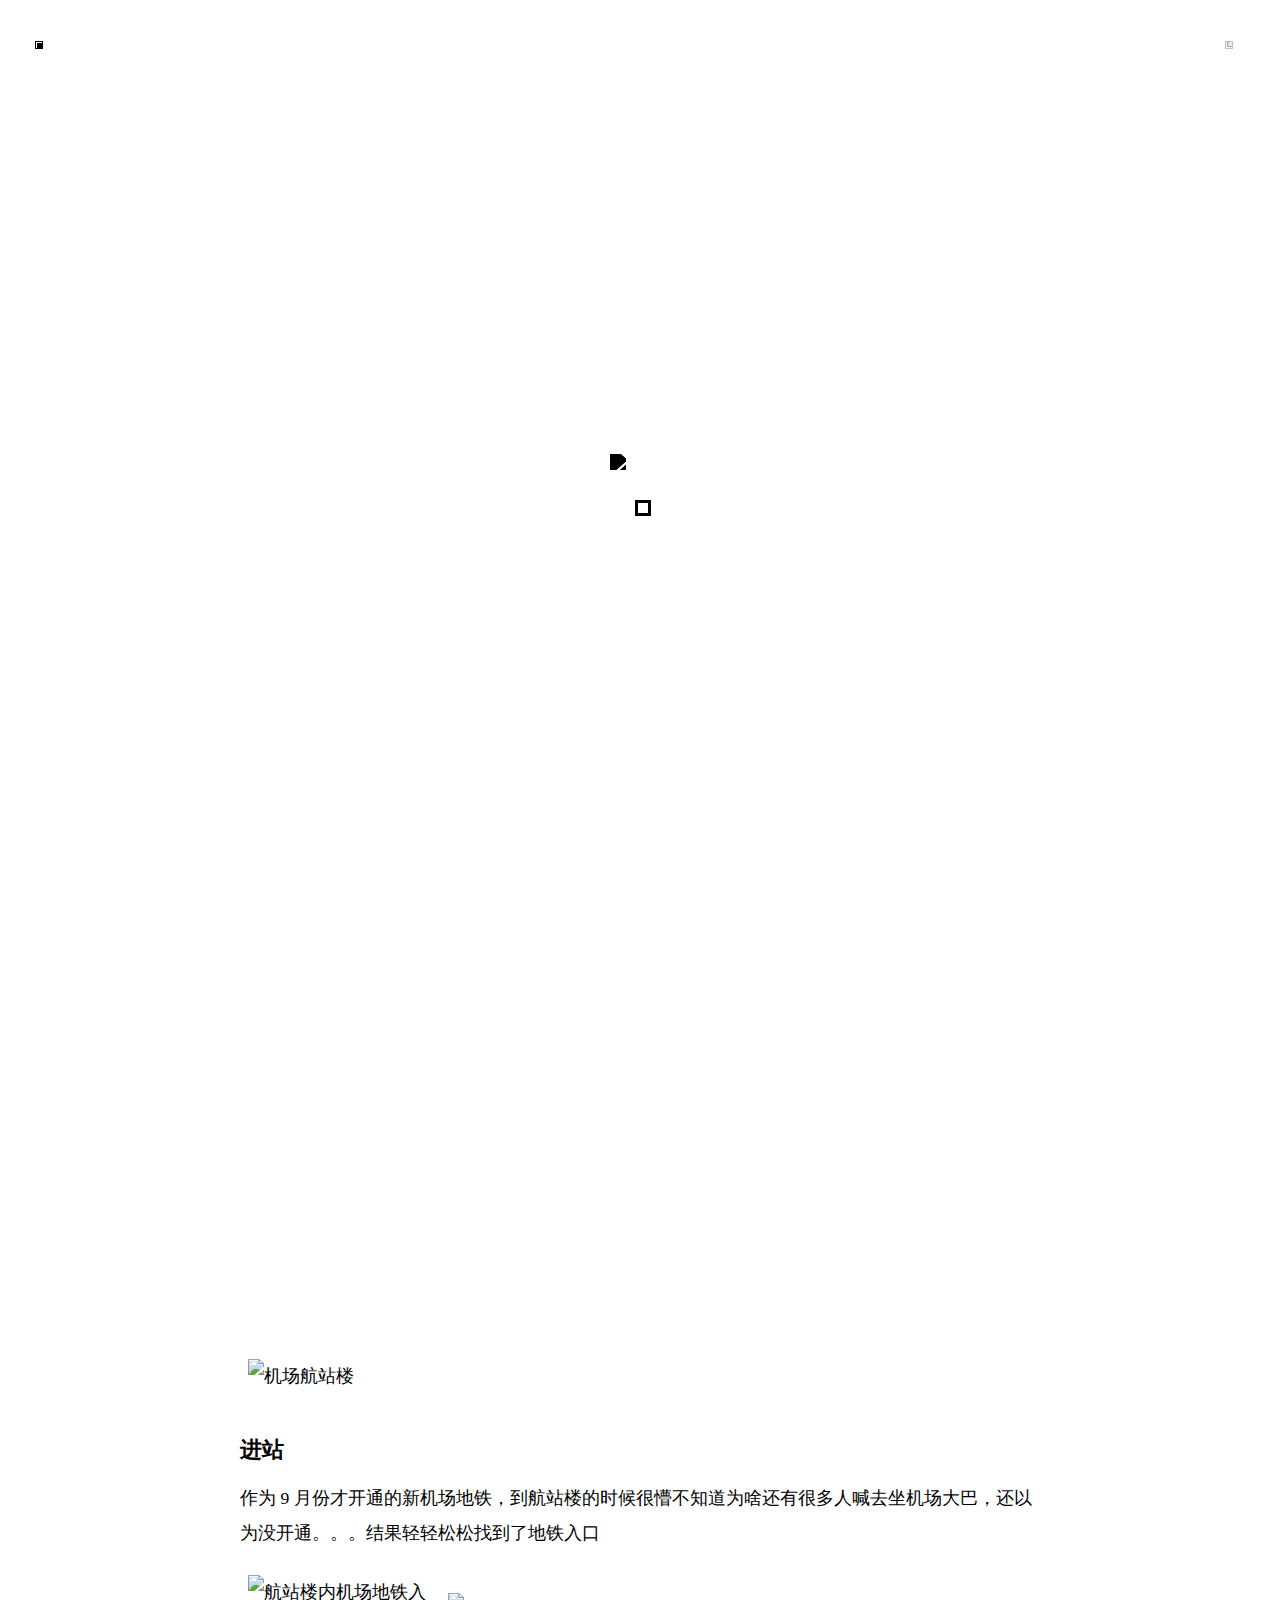
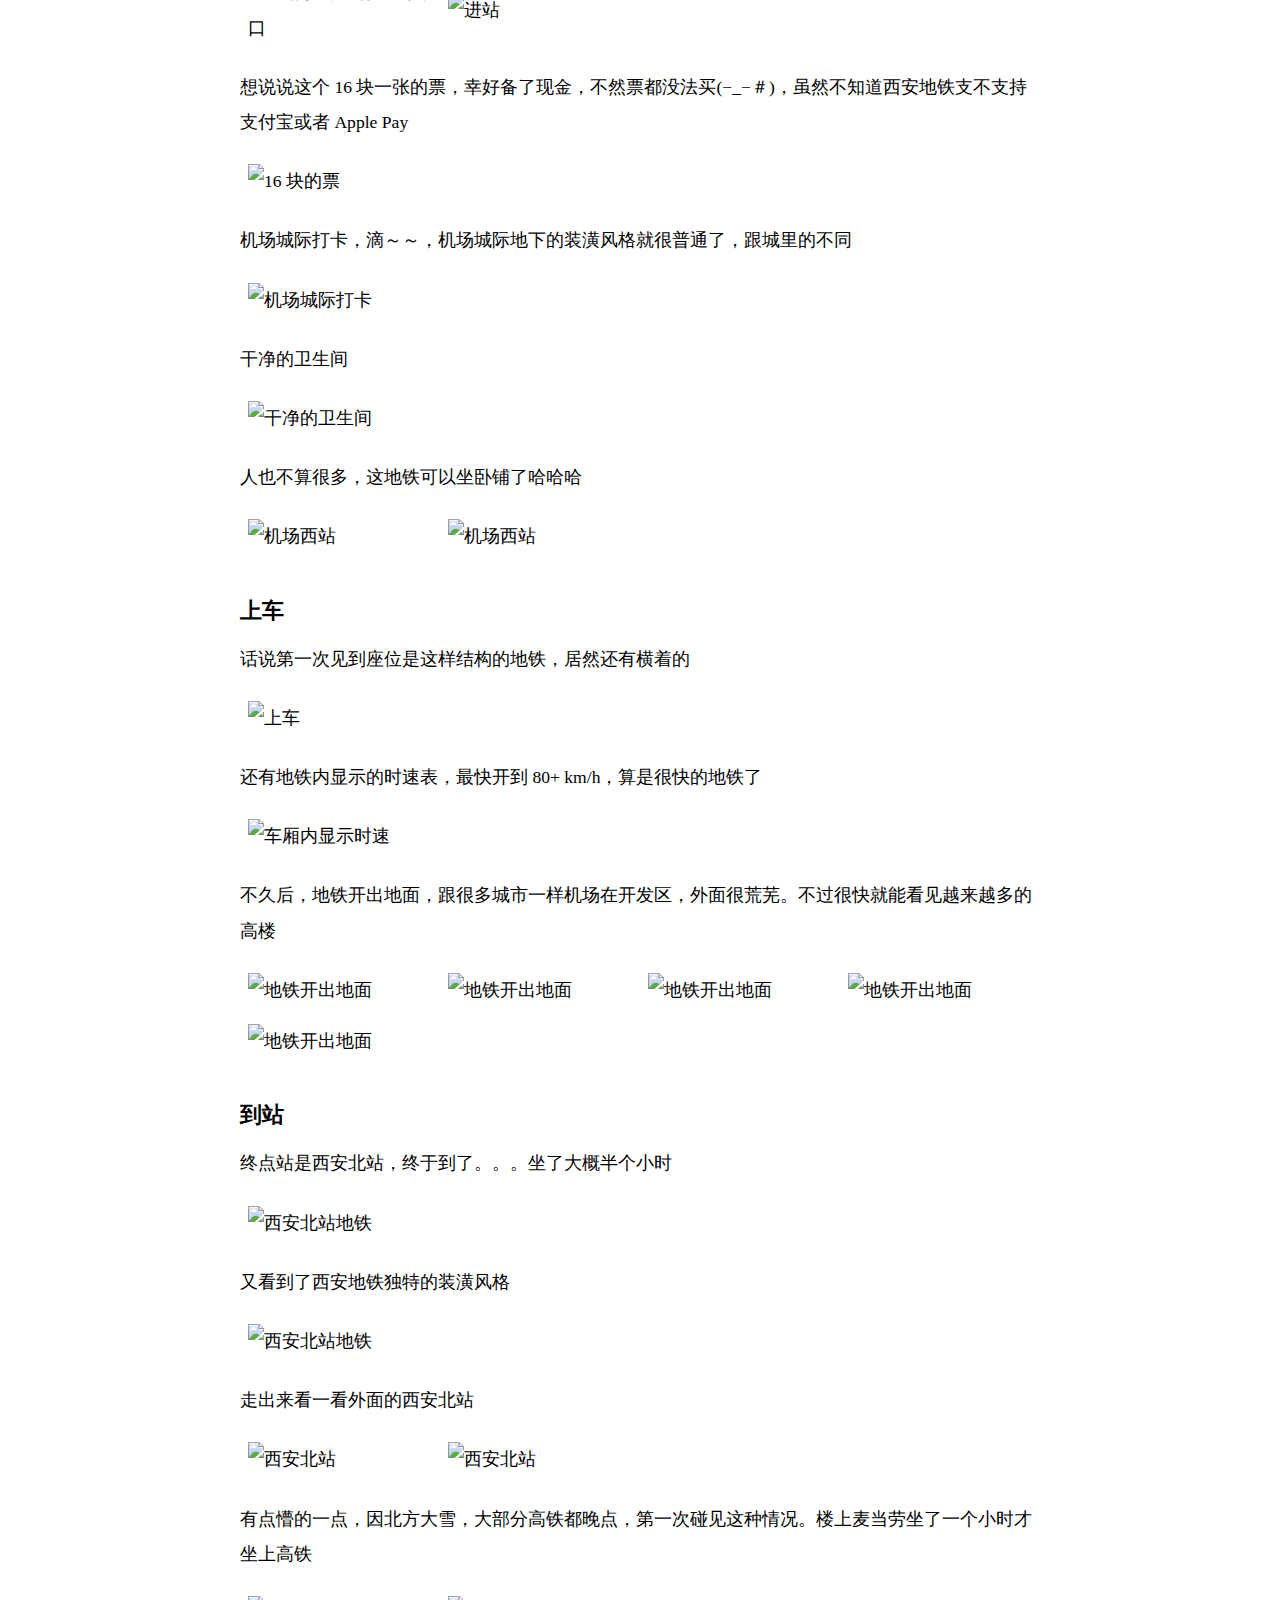
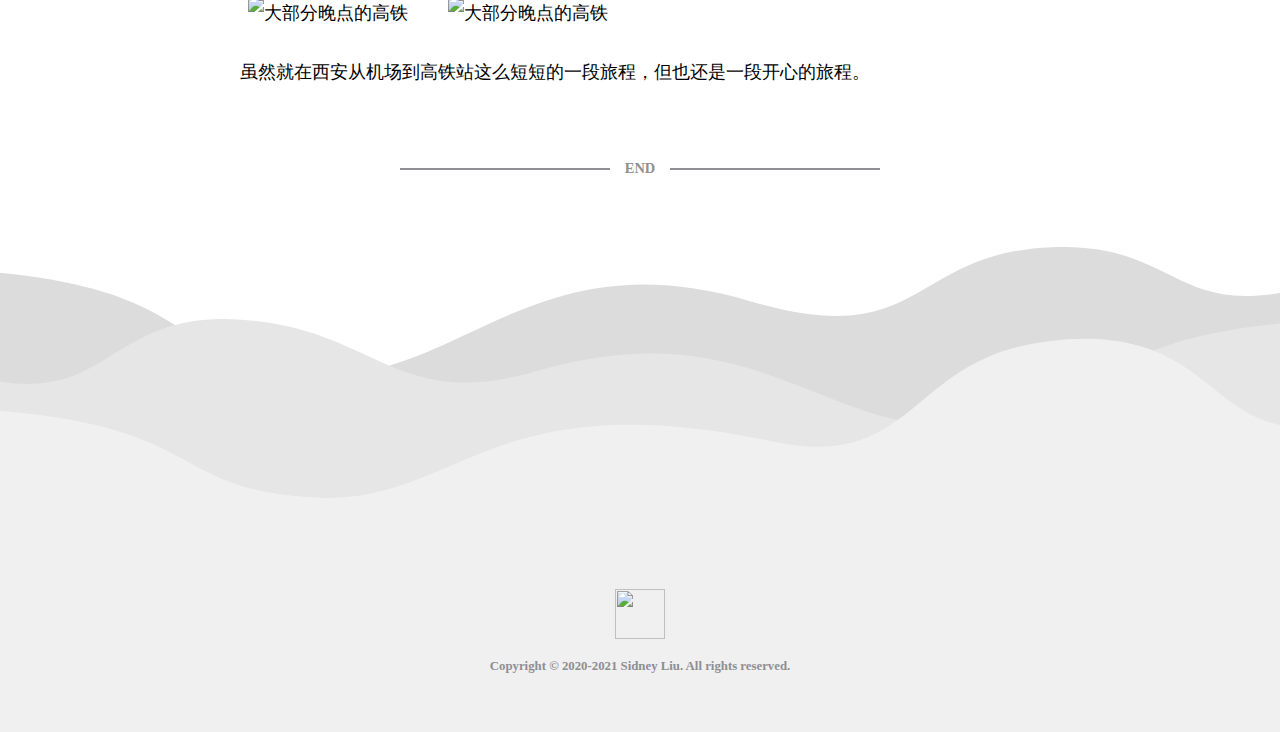
==== working/20200107/index.html @ c44400ea "Update compile" ====
<!DOCTYPE html>
<html lang="en">
<head>
    <meta charset="UTF-8">
    <meta name="viewport" content="width=device-width, initial-scale=1" />

    <link rel="shortcut icon" type="image/x-icon" href="../res/home/favicon32.ico">
    <link rel="icon" type="image/x-icon" href="../res/home/favicon32.ico">
    <link rel="apple-touch-icon" sizes="57x57" href="../res/home/favicon72.png">
    <link rel="apple-touch-icon" sizes="72x72" href="../res/home/favicon57.png">
    <link rel="apple-touch-icon" sizes="114x114" href="../res/home/favicon114.png">
    <link rel="apple-touch-icon" sizes="144x144" href="../res/home/favicon144.png">

    <title>Travel & Life - 一只狗的火星旅行计划</title>

    
<style>
@font-face {
    font-family: FZYanS;
    src: url("res/font/FZYanSJW.woff2") format('woff2');
    font-weight: normal;
    font-style: normal;
}

@font-face {
    font-family: FZYanS;
    src: url("res/font/FZYanSJWBold.woff2") format('woff2');
    font-weight: bold;
}

 
 
 
 

@font-face {
    font-family: Recursive;
    src: url("res/font/Recursive.woff2") format('woff2');
    font-style: oblique 0deg 15deg;
    font-weight: 300 1000;
    font-display: swap;
}

@font-face {
    font-family: Poppins;
    src: url("res/font/Poppins.ttf");
    font-weight: 300 1000;
}

 
 
 
 
 

 
 
 
 
 
</style>


    <script src="../res/js/darkmode.js"></script>
    <script src="../res/js/loading.js"></script>
    <script src="../res/js/marked.min.js"></script>
    <script src="../res/js/read.js"></script>
    <script src="../res/js/cdnbutton.js"></script>
    <link rel="preload" href="res/font/FZYanSJW.woff2" as="font">
    <link rel="preload" href="res/font/FZYanSJWBold.woff2" as="font">
    <link rel="stylesheet" type="text/css" href="../res/css/darkmode.css"/>
    <link rel="stylesheet" type="text/css" href="../res/css/loading.css"/>
    <link rel="stylesheet" type="text/css" href="../res/css/homebutton.css"/>
    <link rel="stylesheet" type="text/css" href="../res/css/cdnbutton.css"/>
    <link rel="stylesheet" type="text/css" href="../res/css/art.css"/>
    <link rel="stylesheet" type="text/css" href="../res/css/typography.css"/>
    <link rel="stylesheet" type="text/css" href="../res/css/cover.css"/>
    <link rel="stylesheet" type="text/css" href="../res/css/foot.css"/>

    <script src="https://www.gstatic.com/firebasejs/7.19.1/firebase-app.js"></script>
    <script src="https://www.gstatic.com/firebasejs/7.19.1/firebase-analytics.js"></script>
    <script src="../res/js/firebase.js"></script>
</head>
<body class="loading touch">
<script>document.body.classList.add(dark_mode_class_name);</script>


<div id="home-button-div" class="touch">
    <a id="home-button-a" href="." class="transition">
        <img id="home-button-img" src="res/home/dog.svg">
    </a>
</div>


<div id="dark-mode-div" class="touch">
    <label id="dark-mode-label">
        <input type="checkbox" id="dark-mode-input" onclick="dark_mode_clicked()">
        <img id="dark-mode-sun-img" class="dark-mode-img black-foreground" src="res/home/sun.svg"/>
        <img id="dark-mode-moon-img" class="dark-mode-img white-foreground" src="res/home/moon.svg"/>
    </label>
</div>


    <div id="loading-wrapper">
        <span id="loading-shadow"></span>
        <span id="loading-shelter"></span>
        <div id="loading-div">
            <img src="res/home/dog.svg" id="loading-img"/>
            <span id="loader">
                <span id="loader-inner"></span>
            </span>
        </div>
    </div>


<span id="nav-shelter" onclick="nav_clicked()"></span>
<div id="nav-div">
    <p id="nav-title"></p>
    <a id="nav-a" onclick="nav_clicked()">
        <img id="nav-img" src="res/story/down_triangle.svg"/>
    </a>
</div>
<div id="nav-list-div"></div>

<div id="head" class="dark-mode-on">
    <img src="" id="cover-img"/>
    <span id="cover-shadow"></span>
    <div id="head-text">
        <div id="title"></div>
        <div id="class"></div>
    </div>
</div>
<div id="info">
    <span id="story-date"></span>

    <div id="image-num-div" onclick="change_image_num()">
        <img id="image-num-img" src="res/story/image.svg"/>
        <span id="image-num"></span>
    </div>
</div>

<div id="content">
    <h2 id="title-anchor-概览">概览</h2>

<p><strong>经由：</strong> 中国 陕西 西安</p>

<p><strong>路线：</strong> 西安咸阳机场 --- 机场城际 --- 西安北站</p>

<p><strong>历时：</strong> 2 小时</p>

<h2 id="title-anchor-出发">出发</h2>

<p>由于即将要乘坐海南航空的大飞机从杭州飞西安路过，提前地图上一查，嘿！西安机场地铁修好了，正好体验一波。于是有了这篇文章。起飞前留影：</p>

<video controls>
    <source src="res/img20.MOV" type="video/mp4">
</video>

<p><img src="res/img21.jpeg" alt="海航大飞机" /></p>

<p>飞抵久而未见的西安国际机场</p>

<p><img src="res/img1.jpeg" alt="西安咸阳国际机场" /></p>

<p>机场航站楼内还是老样子</p>

<p><img src="res/img2.jpeg" alt="机场航站楼" /></p>

<h4 id="title-anchor-进站">进站</h4>

<p>作为 9 月份才开通的新机场地铁，到航站楼的时候很懵不知道为啥还有很多人喊去坐机场大巴，还以为没开通。。。结果轻轻松松找到了地铁入口</p>

<p><img src="res/img3.jpeg" alt="航站楼内机场地铁入口" />
<img src="res/img4.jpeg" alt="进站" /></p>

<p>想说说这个 16 块一张的票，幸好备了现金，不然票都没法买(−_−＃)，虽然不知道西安地铁支不支持支付宝或者 Apple Pay</p>

<p><img src="res/img7.jpeg" alt="16 块的票" /></p>

<p>机场城际打卡，滴～～，机场城际地下的装潢风格就很普通了，跟城里的不同</p>

<p><img src="res/img22.jpeg" alt="机场城际打卡" /></p>

<p>干净的卫生间</p>

<p><img src="res/img5.jpeg" alt="干净的卫生间" /></p>

<p>人也不算很多，这地铁可以坐卧铺了哈哈哈</p>

<p><img src="res/img6.jpeg" alt="机场西站" />
<img src="res/img8.jpeg" alt="机场西站" /></p>

<h4 id="title-anchor-上车">上车</h4>

<p>话说第一次见到座位是这样结构的地铁，居然还有横着的</p>

<p><img src="res/img23.jpeg" alt="上车" /></p>

<p>还有地铁内显示的时速表，最快开到 80+ km/h，算是很快的地铁了</p>

<p><img src="res/img9.jpeg" alt="车厢内显示时速" /></p>

<p>不久后，地铁开出地面，跟很多城市一样机场在开发区，外面很荒芜。不过很快就能看见越来越多的高楼</p>

<p><img src="res/img10.jpeg" alt="地铁开出地面" />
<img src="res/img11.jpeg" alt="地铁开出地面" />
<img src="res/img24.jpeg" alt="地铁开出地面" />
<img src="res/img26.jpeg" alt="地铁开出地面" />
<img src="res/img12.jpeg" alt="地铁开出地面" /></p>

<h4 id="title-anchor-到站">到站</h4>

<p>终点站是西安北站，终于到了。。。坐了大概半个小时</p>

<p><img src="res/img14.jpeg" alt="西安北站地铁" /></p>

<p>又看到了西安地铁独特的装潢风格</p>

<p><img src="res/img13.jpeg" alt="西安北站地铁" /></p>

<p>走出来看一看外面的西安北站</p>

<p><img src="res/img15.jpeg" alt="西安北站" />
<img src="res/img25.jpeg" alt="西安北站" /></p>

<p>有点懵的一点，因北方大雪，大部分高铁都晚点，第一次碰见这种情况。楼上麦当劳坐了一个小时才坐上高铁</p>

<p><img src="res/img16.jpeg" alt="大部分晚点的高铁" />
<img src="res/img17.jpeg" alt="大部分晚点的高铁" /></p>

<p>虽然就在西安从机场到高铁站这么短短的一段旅程，但也还是一段开心的旅程。</p>

</div>
<div id="end">END</div>
<div id="associated-div" style="display: none">
    <p id="associated-title">还想再看看？</p>
    <div id="associated-blogs"></div>
</div>

<div id="foot-img">
    
<svg version="1.1" id="wave-svg" xmlns="http://www.w3.org/2000/svg" xmlns:xlink="http://www.w3.org/1999/xlink" x="0px" y="0px"
     viewBox="0 0 5238.1 1184.6" style="enable-background:new 0 0 5238.1 1184.6;" xml:space="preserve">
    <path class="foot-wave0" d="M0,105.3c848.3,84.7,682.7,374.4,1267.4,418.4C1870.2,569,2171-48.1,3069.8,221.5
	C3782.2,435.1,3722,21.4,4306,0.7c481.7-17,495.4,260.6,932.2,187.3v682.2H0V105.3z"/>
    <path class="foot-wave1" d="M5238.1,312.6C4389.8,397.3,4555.5,687,3970.7,731c-602.8,45.4-880-484.1-1781-221.1
	c-584.6,170.6-659.4-193.6-1243.4-214.2C464.7,278.7,436.7,623.4,0,550v527.6h5238.1V312.6z"/>
    <path class="foot-wave2" d="M0,670c848.3,73.2,688,316.5,1272.8,354.6c602.8,39.2,707-478.6,1888.4-228.9
	c594,125.5,546.7-336.6,1122.9-409.4c598.5-75.6,649.5,283.7,954.1,341.9v456.4H0V670z"/>
</svg>

</div>
<div id="foot">
    <div id="foot-logo-div">
        <img id="foot-logo" src="res/home/travelDog.svg"/>
        <img id="foot-logo-white" src="res/home/travelDog_white.svg"/>
    </div>
    <span id="foot-copyright">Copyright © 2020-2021 Sidney Liu. All rights reserved.</span>
</div>


</body>

<script src="../res/js/image_num.js"></script>
<script src="../res/js/loading_transition.js"></script>
<script src="../res/js/generate_blog_html.js"></script>
<script src="../res/js/touch.js"></script>
<script src="../res/js/add_title_link.js"></script>
<script src="../res/js/art_nav.js"></script>
<script src="../res/js/art.js"></script>
</html>
---- working/res/css/darkmode.css ----
.dark-mode-off {
    --background-color: #FFF;
    --foreground-color: #000;
    --shadow-color: rgba(0, 0, 0, 0.05);
    --dark-mode-btn-bgcolor: rgb(240, 240, 240);
    --quote-bgcolor: rgb(240, 240, 240);
    --quote-fgcolor: rgb(100, 100, 100);
    --line-color: rgb(230, 230, 230);
    --black-foreground-opacity: 1;
    --white-foreground-opacity: 0;
    --black-shelter-opacity: 0;
    --white-shelter-opacity: 0.3;
    --dark-mode-icon-flip: 180deg;
    --foreground-brightness: 0%;
    --background-brightness: 100%;
    --light-grey-brightness: 90%;
    --button-bgcolor: rgb(240, 240, 240);
    --button-highlight-bgcolor: rgb(220, 220, 220);

    --green: rgb(52, 199, 89);
    --red: rgb(255, 59, 48);
    --blue: rgb(0, 122, 255);
    --indigo: rgb(88, 86, 214);
    --orange: rgb(255, 149, 0);
    --teal: rgb(90, 200, 250);
    --light-grey: rgb(209, 209, 214);
    --light-grey2: rgb(229, 229, 234);
    --light-grey3: rgb(242, 242, 247);
    --grey: rgb(142, 142, 147);

    --foot-wave0: rgb(220, 220, 220);
    --foot-wave1: rgb(230, 230, 230);
    --foot-wave2: rgb(240, 240, 240);
}

.dark-mode-on {
    --background-color: #202020;
    --foreground-color: #FFF;
    --shadow-color: rgba(255, 255, 255, 0.05);
    --dark-mode-btn-bgcolor: rgb(50, 50, 50);
    --quote-bgcolor: rgb(50, 50, 50);
    --quote-fgcolor: rgb(200, 200, 200);
    --line-color: rgb(100, 100, 100);
    --black-foreground-opacity: 0;
    --white-foreground-opacity: 1;
    --black-shelter-opacity: 0.3;
    --white-shelter-opacity: 0;
    --dark-mode-icon-flip: 0deg;
    --foreground-brightness: 100%;
    --background-brightness: 12.5%;
    --light-grey-brightness: 10%;
    --button-bgcolor: rgb(40, 40, 40);
    --button-highlight-bgcolor: rgb(50, 50, 50);

    --green: rgb(48, 209, 88);
    --red: rgb(255, 69, 58);
    --blue: rgb(10, 132, 255);
    --indigo: rgb(94, 92, 230);
    --orange: rgb(255, 159, 10);
    --teal: rgb(100, 210, 255);
    --light-grey: rgb(58, 58, 60);
    --light-grey2: rgb(44, 44, 46);
    --light-grey3: rgb(28, 28, 30);
    --grey: rgb(142, 142, 147);

    --foot-wave0: rgb(78, 78, 78);
    --foot-wave1: rgb(64, 64, 64);
    --foot-wave2: rgb(50, 50, 50);
}

.black-foreground {
    opacity: var(--black-foreground-opacity);
}

.white-foreground {
    opacity: var(--white-foreground-opacity);
}

.black-shelter {
    opacity: var(--black-shelter-opacity);
}

.white-shelter {
    opacity: var(--white-shelter-opacity);
}

div#dark-mode-div {
    position: fixed;
    top: 20px;
    right: 20px;
    width: 50px;
    height: 50px;
    border-radius: 50%;
    cursor: pointer;
    transform-style: preserve-3d;
    -webkit-transform-style: preserve-3d;
    perspective: 150px;
    -webkit-perspective: 150px;
    overflow: hidden;
    z-index: 50;
    transition: width 0.3s, height 0.3s, transform 0.3s;
    -webkit-transition: width 0.3s, height 0.3s, -webkit-transform 0.3s;
}

label#dark-mode-label {
    position: absolute;
    width: 100%;
    height: 100%;
    cursor: pointer;
    background-color: var(--background-color);
    transform: rotateX(var(--dark-mode-icon-flip));
    border-radius: 50%;
    z-index: 50;
    transition: border-radius 0.3s, transform 0.3s, background-color 0.5s;
    -webkit-transition: border-radius 0.3s, -webkit-transform 0.3s, background-color 0.5s;
}

label#dark-mode-label::after {
    content: "";
    position: absolute;
    top: 0;
    left: 0;
    width: 100%;
    height: 100%;
    user-select: none;
    -webkit-user-select: none;
    z-index: 51;
}

@media (hover: hover) and (pointer: fine) {
    div#dark-mode-div:hover {
        width: 60px;
        height: 60px;
        transform: translate(-5px, 5px);
        -webkit-transform: translate(-5px, 5px);
    }
    div#dark-mode-div:hover label#dark-mode-label {
        background-color: var(--dark-mode-btn-bgcolor);
    }
}

div#dark-mode-div.on-touch {
    width: 60px;
    height: 60px;
    transform: translate(-5px, 5px);
    -webkit-transform: translate(-5px, 5px);
}

div#dark-mode-div.on-touch label#dark-mode-label {
    background-color: var(--dark-mode-btn-bgcolor);
}

.dark-mode-img {
    position: absolute;
    top: 50%;
    left: 50%;
    transform: translate(-50%, -50%);
    -webkit-transform: translate(-50%, -50%);
    width: 40%;
    height: 40%;
    z-index: 50;
    transition: opacity 0.3s;
    -webkit-transition: opacity 0.3s;
}

input#dark-mode-input {
    display: none;
}
---- working/res/css/loading.css ----
/*div#loading-wrapper {*/
/*    position: fixed;*/
/*    width: 100vw;*/
/*    height: 100vh;*/
/*    left: 0;*/
/*    top: 0;*/
/*    overflow-x: hidden;*/
/*    overflow-y: hidden;*/
/*    z-index: 45;*/
/*}*/

div#loading-div {
    position: fixed;
    width: 100vw;
    height: 100vh;
    left: 0;
    background-color: var(--background-color);
    z-index: 45;
    transition: opacity 0.5s, background-color 0.5s, top ease-in-out 0.5s;
    -webkit-transition: opacity 0.5s, background-color 0.5s, top ease-in-out 0.5s;
}

div#loading-div {
    top: -100vh;
}

.loading div#loading-div {
    top: 0vh;
}

span#loading-shadow {
    position: fixed;
    width: 100vw;
    height: 100vh;
    top: 0;
    left: 0;
    pointer-events: none;
    background-color: black;
    opacity: 0;
    z-index: 43;
    transition: opacity 1s;
    -webkit-transition: opacity 1s;
}

.loading span#loading-shadow {
    opacity: 0.8;
}

.loading {
    overflow: hidden;
}

/*span#loading-shelter {*/
/*    display: none;*/
/*}*/

.loading span#loading-shelter {
    /*display: block;*/
    position: fixed;
    width: 200vw;
    height: 200vh;
    top: -50vh;
    left: -50vw;
    background-color: var(--background-color);
    z-index: 44;
}

img#loading-img {
    position: absolute;
    width: 60px;
    height: auto;
    max-width: 80%;
    bottom: 50%;
    left: 50%;
    transform: translate(-50%, 20px);
    -webkit-transform: translate(-50%, 20px);
    filter: brightness(var(--foreground-brightness));
    z-index: 46;
    transition: opacity 0.3s, filter 0.5s;
    -webkit-transition: opacity 0.3s, filter 0.5s;
}

/*span#loader {*/
/*    --loader-size: 6px;*/

/*    position: absolute;*/
/*    width: var(--loader-size);*/
/*    height: var(--loader-size);*/
/*    top: calc(50% + 50px);*/
/*    left: 50%;*/
/*    transform: translateX(-50%);*/
/*    -webkit-transform: translateX(-50%);*/
/*    margin-top: calc(-(var(--loader-size) / 2));*/
/*    margin-left: calc(-(var(--loader-size) / 2));*/
/*    perspective: 180px;*/
/*    z-index: 46;*/
/*}*/

/*span#loader::before, span#loader::after {*/
/*    content: "";*/
/*    position: absolute;*/
/*    width: 100%;*/
/*    height: 100%;*/
/*    border-radius: 50%;*/
/*}*/

/*span#loader::before {*/
/*    left: calc(-1 * var(--loader-size));*/
/*    background-color: var(--foreground-color);*/
/*    transform: translateZ(0);*/
/*    -webkit-transform: translateZ(0);*/
/*    z-index: 46;*/
/*    transition: background-color 0.5s;*/
/*    -webkit-transition: background-color 0.5s;*/
/*    animation: rotation1 1.5s ease-out infinite;*/
/*    -webkit-animation: rotation1 1.5s ease-out infinite;*/
/*}*/

/*span#loader::after {*/
/*    right: calc(-1 * var(--loader-size));*/
/*    background-color: var(--foreground-color);*/
/*    transform: translateZ(0);*/
/*    -webkit-transform: translateZ(0);*/
/*    z-index: 46;*/
/*    transition: background-color 0.5s;*/
/*    -webkit-transition: background-color 0.5s;*/
/*    animation: rotation2 1.5s ease-out infinite;*/
/*    -webkit-animation: rotation2 1.5s ease-out infinite;*/
/*}*/

/*@keyframes rotation1 {*/
/*    25% { left: 0; transform: translateZ(-30px); }*/
/*    50% { left: calc(var(--loader-size)); transform: translateZ(0); }*/
/*    75% { left: 0; transform: translateZ(60px); z-index: 47; }*/
/*}*/

/*@-webkit-keyframes rotation1 {*/
/*    25% { left: 0; -webkit-transform: translateZ(-30px); }*/
/*    50% { left: calc(var(--loader-size)); -webkit-transform: translateZ(0); }*/
/*    75% { left: 0; -webkit-transform: translateZ(60px); z-index: 47; }*/
/*}*/

/*@keyframes rotation2 {*/
/*    25% { right: 0; transform: translateZ(60px); z-index: 47; }*/
/*    50% { right: calc(var(--loader-size)); transform: translateZ(0); }*/
/*    75% { right: 0; transform: translateZ(-30px); }*/
/*}*/

/*@-webkit-keyframes rotation2 {*/
/*    25% { right: 0; -webkit-transform: translateZ(60px); z-index: 47; }*/
/*    50% { right: calc(var(--loader-size)); -webkit-transform: translateZ(0); }*/
/*    75% { right: 0; -webkit-transform: translateZ(-30px); }*/
/*}*/

span#loader {
    display: inline-block;
    width: 10px;
    height: 10px;
    position: absolute;
    top: calc(50% + 50px);
    left: calc(50% - 5px);
    border: 3px solid var(--foreground-color);
    transition: border 0.5s;
    -webkit-transition: border 0.5s;
    animation: loader 2s infinite ease;
    -webkit-animation: loader 2s infinite ease;
}

span#loader-inner {
    vertical-align: top;
    display: inline-block;
    width: 100%;
    background-color: var(--foreground-color);
    transition: background-color 0.5s;
    -webkit-transition: background-color 0.5s;
    animation: loader-inner 2s infinite ease-in;
    -webkit-animation: loader-inner 2s infinite ease-in;
}

@keyframes loader {
    0% { transform: rotate(0deg); }
    25% { transform: rotate(180deg); }
    50% { transform: rotate(180deg); }
    75% { transform: rotate(360deg); }
    100% { transform: rotate(360deg); }
}

@-webkit-keyframes loader {
    0% { -webkit-transform: rotate(0deg); }
    25% { -webkit-transform: rotate(180deg); }
    50% { -webkit-transform: rotate(180deg); }
    75% { -webkit-transform: rotate(360deg); }
    100% { -webkit-transform: rotate(360deg); }
}

@keyframes loader-inner {
    0% { height: 0%; }
    25% { height: 0%; }
    50% { height: 100%; }
    75% { height: 100%; }
    100% { height: 0%; }
}

@-webkit-keyframes loader-inner {
    0% { height: 0%; }
    25% { height: 0%; }
    50% { height: 100%; }
    75% { height: 100%; }
    100% { height: 0%; }
}
---- working/res/css/homebutton.css ----
div#home-button-div {
    position: fixed;
    top: 20px;
    left: 20px;
    width: 50px;
    height: 50px;
    border-radius: 50%;
    cursor: pointer;
    z-index: 50;
    transition: width 0.3s, height 0.3s, transform 0.3s;
    -webkit-transition: width 0.3s, height 0.3s, -webkit-transform 0.3s;
}

a#home-button-a {
    position: absolute;
    width: 100%;
    height: 100%;
    cursor: pointer;
    background-color: var(--background-color);
    border-radius: 50%;
    z-index: 50;
    transition: border-radius 0.3s, transform 0.3s, background-color 0.5s;
    -webkit-transition: border-radius 0.3s, -webkit-transform 0.3s, background-color 0.5s;
}

@media (hover: hover) and (pointer: fine) {
    div#home-button-div:hover {
        width: 60px;
        height: 60px;
        transform: translate(5px, 5px);
        -webkit-transform: translate(5px, 5px);
    }

    div#home-button-div:hover a#home-button-a {
        background-color: var(--dark-mode-btn-bgcolor);
    }
}

div#home-button-div.on-touch {
    width: 60px;
    height: 60px;
    transform: translate(5px, 5px);
    -webkit-transform: translate(5px, 5px);
}

div#home-button-div.on-touch a#home-button-a {
    background-color: var(--dark-mode-btn-bgcolor);
}

img#home-button-img {
    position: absolute;
    top: 50%;
    left: 50%;
    transform: translate(-50%, -50%);
    -webkit-transform: translate(-50%, -50%);
    width: 40%;
    height: 40%;
    filter: brightness(var(--foreground-brightness));
    z-index: 50;
    transition: opacity 0.3s, filter 0.3s;
    -webkit-transition: opacity 0.3s, filter 0.3s;
}

a#home-button-a::after {
    content: "";
    position: absolute;
    top: 0;
    left: 0;
    width: 100%;
    height: 100%;
    user-select: none;
    -webkit-user-select: none;
    z-index: 51;
}
---- working/res/css/cdnbutton.css ----
a#cdn-a {
    position: relative;
    left: 0;
    /*width: 60px;*/
    /*height: 30px;*/
    padding: 5px 8px;
    border-radius: 20px;
    text-decoration: none;
    /*background-color: rgba(0, 0, 0, 0.5);*/
    color: white;
    display: flex;
    cursor: pointer;
    text-align: center;
    /*z-index: 50;*/
    user-select: none;
    -webkit-user-select: none;
    transition: color 0.5s, background-color 0.5s;
    -webkit-transition: color 0.5s, background-color 0.5s;
}

span#cdn-btn {
    font: 580 14px Poppins;
    margin: auto;
}

span#cdn-line {
    position: absolute;
    width: 100%;
    height: 2px;
    top: calc(50% - 1px);
    left: 0;
    /*background-color: white;*/
    opacity: 0;
}

span#cdn-point {
    position: absolute;
    width: 4px;
    height: 4px;
    border-radius: 2px;
    top: calc(50% - 1px);
    left: 0;
    opacity: 0;
}

.bg-green {
    background-color: var(--green);
}

.bg-red {
    background-color: var(--red);
}

.green {
    color: var(--green);
}

.red {
    color: var(--red);
}
---- working/res/css/art.css ----
body {
    margin: 0 0 0 0;
    /*width: 100vw;*/
    transition: background-color 0.5s, color 0.5s;
    -webkit-transition: background-color 0.5s, color 0.5s;
    background-color: var(--background-color);
}

div#nav-div {
    position: fixed;
    display: inline-block;
    top: 20px;
    left: 50%;
    transform: translateX(-50%);
    height: 50px;
    padding-left: 20px;
    padding-right: 20px;
    text-align: center;
    color: var(--foreground-color);
    background-color: var(--background-color);
    border-radius: 26px;
    z-index: 20;transition: color 0.5s, background-color 0.5s;
    -webkit-transition: color 0.5s, background-color 0.5s;
}

a#nav-a {
    position: absolute;
    text-decoration: none;
    cursor: pointer;
    display: flex;
    flex-direction: column;
    justify-content: center;
    border-radius: 26px;
    left: 0;
    top: 0;
    width: 100%;
    height: 100%;
}

p#nav-title {
    float: left;
    min-width: 80px;
    font: bold 1em FZYanS;
    user-select: none;
    -webkit-user-select: none;
}

img#nav-img {
    position: absolute;
    bottom: 4px;
    left: 50%;
    transform: translateX(-50%);
    filter: brightness(var(--foreground-brightness));
    width: auto;
    height: 6px;
    transition: filter 0.5s;
    -webkit-transition: filter 0.5s;
}

span#nav-shelter {
    position: fixed;
    top: 0;
    left: 0;
    width: 100vw;
    height: 100vh;
    background-color: black;
    visibility: hidden;
    opacity: 0;
    z-index: 19;
    transition: visibility 0.5s, opacity 0.5s;
    -webkit-transition: visibility 0.5s, opacity 0.5s;
}

span#nav-shelter.display {
    visibility: visible;
    opacity: 0.3;
}

div#nav-list-div {
    position: fixed;
    top: 60px;
    left: 50%;
    transform: translateX(-50%);
    width: 200px;
    max-width: 60%;
    height: 310px;
    max-height: 60%;
    visibility: hidden;
    opacity: 0;
    border-radius: 20px;
    overflow: auto;
    user-select: none;
    -webkit-user-select: none;
    color: var(--foreground-color);
    background-color: var(--background-color);
    z-index: 20;
    transition: visibility 0.5s, opacity 0.5s, color 0.5s, background-color 0.5s, top 0.5s;
    -webkit-transition: visibility 0.5s, opacity 0.5s, color 0.5s, background-color 0.5s, top 0.5s;
}

div#nav-list-div.display {
    visibility: visible;
    opacity: 1;
    top: 90px;
}

div#nav-list-div ul {
    list-style-type: none;
    font: normal 1em FZYanS;
    padding: 0;
    margin: 0;
}

div#nav-list-div li {
    display: flex;
    height: 40px;
    cursor: pointer;
    margin: 10px;
    border-radius: 10px;
    /*background-color: var(--light-grey3);*/
    transition: background-color 0.5s;
    -webkit-transition: background-color 0.5s;
}

div#nav-list-div li.nav-active {
    background-color: var(--light-grey);
}

@media (hover: hover) and (pointer: fine) {
    div#nav-div:hover {
        background-color: var(--dark-mode-btn-bgcolor);
    }

    div#nav-list-div li:hover {
        background-color: var(--light-grey);
    }
}

div#nav-div.on-touch {
    background-color: var(--dark-mode-btn-bgcolor);
}

div#nav-list-div li.on-touch {
    background-color: var(--light-grey);
}

div#nav-list-div li.h2 {
    font: bold 1em FZYanS;
}

div#nav-list-div li.h4 {
    font: normal 1em FZYanS;
}

div#nav-list-div li.h2 span {
    margin: auto auto auto 20px;
    text-align: left;
}

div#nav-list-div li.h4 span {
    margin: auto auto auto 40px;
    text-align: left;
}

div#head {
    position: relative;
    width: 100%;
    height: 50vh;
}

img#cover-img {
    position: absolute;
    width: 100%;
    height: 100%;
    opacity: 0;
    object-fit: cover;
    object-position: center;
    user-select: none;
    -webkit-user-select: none;
}

#cover-shadow {
    position: absolute;
    bottom: 0;
    width: 100%;
    height: 50%;
    left: 0;
    background: linear-gradient(
            rgba(0, 0, 0, 0) 0%,
            rgba(0, 0, 0, 0.01) 8.1%,
            rgba(0, 0, 0, 0.039) 15.5%,
            rgba(0, 0, 0, 0.083) 22.5%,
            rgba(0, 0, 0, 0.14) 29%,
            rgba(0, 0, 0, 0.207) 35.3%,
            rgba(0, 0, 0, 0.282) 41.2%,
            rgba(0, 0, 0, 0.36) 47.1%,
            rgba(0, 0, 0, 0.44) 52.9%,
            rgba(0, 0, 0, 0.518) 58.8%,
            rgba(0, 0, 0, 0.593) 64.7%,
            rgba(0, 0, 0, 0.66) 71%,
            rgba(0, 0, 0, 0.717) 77.5%,
            rgba(0, 0, 0, 0.761) 84.5%,
            rgba(0, 0, 0, 0.79) 91.9%,
            rgba(0, 0, 0, 0.8) 100%
    );
    user-select: none;
    -webkit-user-select: none;
}

#head-text {
    top: 0;
    left: 0;
    width: 85%;
    max-width: 800px;
    height: 100%;
    margin: auto;
    display: flex;
    flex-direction: column-reverse;
}

#class {
    position: relative;
    bottom: 30px;
    /*padding: 0 30px 0;*/
    /*left: 30px;*/
    /*right: 30px;*/
    margin-bottom: 6px;
    font: 580 0.9em Poppins;
    /*font: bold 0.9em Poppins;*/
    text-transform: uppercase;
    color: var(--foreground-color);
    transition: color 0.5s;
    -webkit-transition: color 0.5s;
}

#title {
    position: relative;
    bottom: 30px;
    /*padding: 0 30px 0;*/
    /*left: 30px;*/
    /*right: 30px;*/
    font: bold 2em FZYanS;
    color: var(--foreground-color);
    transition: color 0.5s;
    -webkit-transition: color 0.5s;
}

div#info {
    position: relative;
    display: flex;
    flex-direction: row;
    align-items: center;
    top: 0;
    left: 0;
    margin: auto;
    width: 85%;
    max-width: 800px;
    height: 60px;
    transition: color 0.5s;
    -webkit-transition: color 0.5s;
}

#story-date {
    position: absolute;
    top: 50%;
    right: 0;
    transform: translateY(-50%);
    margin: auto;
    font: 600 0.8em Recursive;
    color: var(--grey);
    transition: color 0.5s;
    -webkit-transition: color 0.5s;
}

div#image-num-div {
    position: relative;
    left: 20px;
    display: flex;
    flex-direction: row;
    align-items: center;
    cursor: pointer;
}

#image-num-img {
    position: relative;
    height: 12px;
    width: auto;
    user-select: none;
    -webkit-user-select: none;
    filter: brightness(var(--foreground-brightness));
    transition: filter 0.5s;
    -webkit-transition: filter 0.5s;
}

#image-num {
    position: relative;
    margin-left: 6px;
    font: 580 14px Poppins;
    color: var(--foreground-color);
    user-select: none;
    -webkit-user-select: none;
    transition: color 0.5s;
    -webkit-transition: color 0.5s;
}

div#end {
    position: relative;
    width: 85vw;
    max-width: 800px;
    margin: 70px auto;
    text-align: center;
    font: 580 0.9em Poppins;
    color: var(--grey);
    text-transform: uppercase;
    transition: color 0.5s;
    -webkit-transition: color 0.5s;
}

div#end::before, div#end::after {
    content: "";
    position: absolute;
    width: calc(30% - 30px);
    height: 2px;
    top: 50%;
    transform: translateY(-50%);
    background-color: var(--grey);
    transition: background-color 0.5s;
    -webkit-transition: background-color 0.5s;
}

div#end::before {
    left: 20%;
}

div#end::after {
    right: 20%;
}

p#associated-title {
    width: 85%;
    max-width: 800px;
    font: bold 1.8em FZYanS;
    margin: 40px auto 20px;
    color: var(--foreground-color);
    transition: color 0.5s;
    -webkit-transition: color 0.5s;
}
---- working/res/css/typography.css ----
#content {
    width: 85vw;
    max-width: 800px;
    margin: auto;
}

#content p,
#content img,
#content video,
#content h1,
#content h2,
#content h3,
#content h4,
#content h5,
#content h6,
#content ul,
#content li
{
    /*width: 80vw;*/
    /*max-width: 800px;*/
    left: 0;
    right: 0;
    /*margin: 20px auto;*/
    color: var(--foreground-color);
    font-family: FZYanS, serif;
    transition: color 0.5s, background-color 0.5s, border 0.5s;
    -webkit-transition: color 0.5s, background-color 0.5s, border 0.5s;
}

#content p {
    font-weight: normal;
    font-size: 1.1em;
    line-height: 200%;
    margin: 16px auto;
    display: flex;
    flex-direction: row;
    flex-wrap: wrap;
    justify-content: flex-start;
    align-content: flex-start;
    align-items: center;
}

#content h1,
#content h2,
#content h3,
#content h4,
#content h5,
#content h6
{
    font-weight: bold;
}

@media (hover: hover) and (pointer: fine) {
    #content h1:hover .title-link,
    #content h2:hover .title-link,
    #content h3:hover .title-link,
    #content h4:hover .title-link,
    #content h5:hover .title-link,
    #content h6:hover .title-link {
        opacity: 1;
    }
}

#content h1.on-touch .title-link,
#content h2.on-touch .title-link,
#content h3.on-touch .title-link,
#content h4.on-touch .title-link,
#content h5.on-touch .title-link,
#content h6.on-touch .title-link {
    opacity: 1;
}


#content h1 {
    font-size: 2.4em;
    margin: 44px auto 24px;
    border-bottom: solid var(--line-color);
    padding-bottom: 5px;
}

#content h2 {
    font-size: 1.8em;
    margin: 40px auto 20px;
    border-bottom: 2px solid var(--line-color);
    padding-bottom: 5px;
}

#content h3 {
    font-size: 1.6em;
    margin: 36px auto 16px;
}

#content h4 {
    font-size: 1.4em;
    margin: 32px auto 16px;
}

#content h5 {
    font-size: 1.2em;
    margin: 26px auto 16px;
}

#content h6 {
    font-size: 1em;
    margin: 26px auto 16px;
}

#content ul {
    font-size: 1em;
    margin: 16px auto;
}

#content li {
    font-size: 1em;
    margin: 16px auto;
}

#content hr {
    border: 1px solid var(--line-color);
    width: 50vw;
    max-width: 400px;
    margin: 50px auto;
    transition: border 0.5s;
    -webkit-transition: border 0.5s;
}

#content img {
    margin: 10px auto;
    width: 100%;
    object-fit: contain;
    object-position: center;
    transition: width 0.5s, margin 0.5s;
    -webkit-transition: width 0.5s, margin 0.5s;
}

#content.thumbnail4 img {
    cursor: pointer;
    margin: 1%;
    width: 23%;
    object-fit: contain;
    object-position: center;
}

#content.thumbnail2 img {
    cursor: pointer;
    margin: 1%;
    width: 48%;
    object-fit: contain;
    object-position: center;
}

#content.thumbnail4 img.checked,
#content.thumbnail2 img.checked {
    margin-left: 0;
    margin-right: 0;
    width: 100%;
}

#content video {
    width: 100%;
    display: block;
    margin: 0px auto;
}

#content blockquote {
    margin: 20px auto;
    background-color: var(--quote-bgcolor);
    border-radius: 5px;
    padding: 15px;
    width: calc(80vw - 30px);
    max-width: 770px;
    transition: color 0.5s, background-color 0.5s;
    -webkit-transition: color 0.5s, background-color 0.5s;
}

#content blockquote p {
    width: auto;
    color: var(--quote-fgcolor);
    margin: 0;
}

#content a {
    text-decoration: none;
    color: var(--blue);
}



.title-link {
    position: absolute;
    margin: auto;
    height: 18px;
    width: 18px;
    transform: translateX(-30px);
    opacity: 0;
    transition: opacity 0.3s;
    -webkit-transition: opacity 0.3s;
}

@media screen and (max-width: 500px) {
    .title-link {
        height: 14px;
        width: 14px;
        transform: translateX(-20px);
    }
}

@media screen and (max-width: 400px) {
    .title-link {
        height: 14px;
        width: 14px;
        transform: translateX(-18px);
    }
}

@media screen and (max-width: 300px) {
    .title-link {
        height: 10px;
        width: 10px;
        transform: translateX(-14px);
    }
}
---- working/res/css/cover.css ----
.cover-style-1 {
    width: 100%;
    height: 100vh;
}

.cover-style-1 .cover-image {
    width: 100%;
    height: 100%;
    object-fit: cover;
    object-position: center;
}

.cover-style-1 .cover-shelter {
    position: absolute;
    background-color: rgba(0, 0, 0, 0.3);
    bottom: 0;
    left: 0;
    width: 100%;
    height: 100%;
    /*opacity: 0;*/
}

.cover-style-1 .cover-text {
    position: absolute;
    top: 0;
    height: 100%;
    left: 20%;
    right: 20%;
    margin: auto;
}

.cover-style-1 .cover-text .cover-text-1 {
    position: absolute;
    display: flex;
    flex-direction: column-reverse;
    top: 0;
    height: 50%;
    left: 0;
    right: 0;
    /*margin: auto;*/
}

.cover-style-1 .cover-date {
    position: absolute;
    bottom: 30px;
    right: 30px;
    margin: 0;
    text-align: center;
    font: 600 0.8em Recursive;
    color: white;
}

.cover-style-1 .cover-title {
    position: relative;
    bottom: 12px;
    margin: 0 auto;
    /*bottom: 52%;*/
    /*left: 20%;*/
    /*right: 20%;*/
    text-align: center;
    text-decoration: none;
    font: bold 3.5em FZYanS;
    color: white;
}

.cover-style-1 .cover-title::after {
    content: "";
    display: block;
    border-bottom: solid 3px white;
    transform: scaleX(0);
    transform-origin: 0 50%;
    transition: transform 0.3s ease-in-out;
    -webkit-transition: transform 0.3s ease-in-out;
}

@media (hover: hover) and (pointer: fine) {
    .cover-style-1 .cover-title:hover::after {
        transform: scaleX(1);
    }
}

.cover-style-1 .cover-title.on-touch::after {
    transform: scaleX(1);
}

@media screen and (max-width: 500px) {
    .cover-style-1 .cover-title {
        font-size: 2.5em;
    }
}

@media screen and (max-height: 500px) {
    .cover-style-1 .cover-title {
        font-size: 2.5em;
    }
}

.cover-style-1 .cover-class {
    position: relative;
    bottom: 12px;
    margin: 0 auto;
    text-align: center;
    font: 580 0.9em Poppins;
    text-transform: uppercase;
    color: white;
}

.cover-style-1 .cover-text .cover-text-2 {
    position: absolute;
    display: flex;
    flex-direction: column;
    top: 50%;
    height: 50%;
    left: 0;
    right: 0;
    /*margin: auto;*/
}

.cover-style-1 .cover-desc {
    position: relative;
    margin: 0 auto;
    max-width: 300px;
    /*bottom: calc(15% - 30px);*/
    top: 24px;
    /*left: 20%;*/
    /*right: 20%;*/
    text-align: center;
    text-decoration: none;
    font: normal 1em FZYanS;
    color: white;
}

.cover-style-1 .cover-link {
    position: relative;
    display: flex;
    flex-direction: row;
    margin: 0 auto;
    max-width: 300px;
    top: 50px;
    text-align: center;
    text-decoration: none;
    font: 580 0.9em Poppins;
    color: white;
}

.cover-style-1 .cover-link .cover-link-img {
    position: relative;
    height: 0.7em;
    width: auto;
    margin: auto 10px;
}


/*  cover style 2  */

.cover-style-2 {
    position: relative;
    width: 90%;
    max-width: 1000px;
    height: 41vh;
    display: flex;
    flex-direction: row;
    margin: 6vh auto;
    border-radius: 20px;
    background-color: var(--button-bgcolor);
    justify-content: center;
    overflow: hidden;
    transition: background-color 0.5s;
    -webkit-transition: background-color 0.5s;

    --style2-h-in-w500: 100vh;
}

.cover-style-2.reverse {
    flex-direction: row-reverse;
}

.cover-style-2 .cover-hr {
    position: absolute;
    top: 0;
    width: 50%;
    left: 50%;
    transform: translateX(-50%);
    margin: auto;
    border: 1px solid var(--line-color);
    display: none;
    transition: border 0.5s;
    -webkit-transition: border 0.5s;
}

.cover-style-2 .cover-image-link {
    position: relative;
    width: 50%;
    height: 100%;
    margin-right: 5%;
    margin-left: 0;
    overflow: hidden;
}

.cover-style-2.reverse .cover-image-link {
    margin-right: 0;
    margin-left: 5%;
}

.cover-style-2 .cover-image-link .cover-image {
    position: absolute;
    top: 0;
    left: 0;
    width: 100%;
    height: 100%;
    object-fit: cover;
    object-position: center;
    transition: width 1s, height 1s, top 1s, left 1s;
    -webkit-transition: width 1s, height 1s, top 1s, left 1s;
}

@media (hover: hover) and (pointer: fine) {
    @media screen and (min-width: 500px) {
        .cover-style-2:hover .cover-image-link .cover-image {
            top: -5%;
            left: -5%;
            width: 110%;
            height: 110%;
        }

        .cover-style-2:hover {
            background-color: var(--button-highlight-bgcolor);
        }
    }
}

.cover-style-2 .cover-text {
    position: relative;
    top: 0;
    width: 45%;
    height: 100%;
    margin: auto 0;
    display: flex;
    flex-direction: column;
    justify-content: center;
    align-items: flex-start;
}

.cover-style-2.reverse .cover-text {
    align-items: flex-end;
}

.cover-style-2 .cover-date {
    position: relative;
    text-align: left;
    margin-top: 3px;
    font: 600 0.8em Recursive;
    color: var(--grey);
}

.cover-style-2 .cover-title {
    position: relative;
    text-align: left;
    font: bold 2.5em FZYanS;
    text-decoration: none;
    color: var(--foreground-color);
    transition: color 0.5s;
    -webkit-transition: color 0.5s;
}

@media screen and (max-width: 500px) {
    .cover-style-2 .cover-title {
        font-size: 2em;
    }
}

@media screen and (max-height: 500px) {
    .cover-style-2 .cover-title {
        font-size: 2em;
    }
}

.cover-style-2 .cover-class {
    position: relative;
    text-align: left;
    font: 580 0.9em Poppins;
    text-transform: uppercase;
    transition: color 0.5s;
    -webkit-transition: color 0.5s;
}

.cover-style-2 .cover-desc {
    position: relative;
    text-align: left;
    margin-top: 24px;
    font: normal 1em FZYanS;
    text-decoration: none;
    color: var(--foreground-color);
    transition: color 0.5s;
    -webkit-transition: color 0.5s;
}

.cover-style-2 .cover-link {
    position: relative;
    display: flex;
    flex-direction: row;
    margin-top: 24px;
    max-width: 300px;
    text-align: left;
    font: 580 0.9em Poppins;
    text-decoration: none;
    color: var(--foreground-color);
    transition: color 0.5s;
    -webkit-transition: color 0.5s;
}

.cover-style-2 .cover-link .cover-link-img {
    position: relative;
    height: 0.7em;
    width: auto;
    margin: auto 10px;
    filter: brightness(var(--foreground-brightness));
    transition: filter 0.5s;
    -webkit-transition: filter 0.5s;
}

.cover-style-2 .cover-whole-link {
    position: absolute;
    text-decoration: none;
    width: 100%;
    height: 100%;
}

@media screen and (max-width: 500px) {
    .cover-style-2, .cover-style-2.reverse {
        width: 100%;
        height: var(--style2-h-in-w500);
        display: flex;
        margin: 0 auto 0;
        flex-direction: column;
        justify-content: center;
        border-radius: 0;
        background-color: rgba(0, 0, 0, 0);
    }

    .cover-style-2 .cover-hr,
    .cover-style-2.reverse .cover-hr {
        display: block;
    }

    .cover-style-2 .cover-image-link,
    .cover-style-2.reverse .cover-image-link {
        position: relative;
        width: 80%;
        height: 45%;
        margin: 0 auto;
    }

    .cover-style-2 .cover-text,
    .cover-style-2.reverse .cover-text {
        position: relative;
        width: 80%;
        height: auto;
        margin: 30px auto 0;
    }

    .cover-style-2 .cover-whole-link,
    .cover-style-2.reverse .cover-whole-link {
        display: none;
    }

    .cover-style-2 .cover-text,
    .cover-style-2.reverse .cover-text {
        align-items: flex-start;
    }
}

@media screen and (max-height: 700px) {
    .cover-style-2 .cover-title {
        font: bold 2em FZYanS;
    }
}

@media screen and (max-height: 500px) {
    .cover-style-2 {
        height: 80vh;
        margin: 10vh auto;
    }
}


/*  cover style 3  */

.cover-style-3 {
    position: relative;
    width: 90%;
    max-width: 1000px;
    height: 20vh;
    display: flex;
    flex-direction: row;
    margin: 4vh auto;
    border-radius: 20px;
    background-color: var(--button-bgcolor);
    justify-content: center;
    overflow: hidden;
    transition: background-color 0.5s;
    -webkit-transition: background-color 0.5s;

    --style2-h-in-w500: 100vh;
}

.cover-style-3 .cover-hr {
    position: absolute;
    top: 0;
    width: 60%;
    right: 5%;
    /*left: 50%;*/
    /*transform: translateX(-50%);*/
    margin: auto;
    border: 1px solid var(--line-color);
    display: none;
    transition: border 0.5s;
    -webkit-transition: border 0.5s;
}

.cover-style-3 .cover-image-link {
    position: relative;
    width: 30%;
    height: 100%;
    margin-right: 5%;
    margin-left: 0;
    overflow: hidden;
}

.cover-style-3 .cover-image-link .cover-image {
    position: absolute;
    top: 0;
    left: 0;
    width: 100%;
    height: 100%;
    object-fit: cover;
    object-position: center;
    transition: width 1s, height 1s, top 1s, left 1s;
    -webkit-transition: width 1s, height 1s, top 1s, left 1s;
}

@media (hover: hover) and (pointer: fine) {
    @media screen and (min-width: 500px) {
        .cover-style-3:hover .cover-image-link .cover-image {
            top: -5%;
            left: -5%;
            width: 110%;
            height: 110%;
        }

        .cover-style-3:hover {
            background-color: var(--button-highlight-bgcolor);
        }
    }
}

.cover-style-3 .cover-text {
    position: relative;
    top: 0;
    width: 65%;
    height: 100%;
    margin: auto 0;
    display: flex;
    flex-direction: column;
    justify-content: center;
    align-items: flex-start;
}

.cover-style-3 .cover-date {
    position: relative;
    text-align: left;
    margin-top: 3px;
    font: 600 0.8em Recursive;
    color: var(--grey);
}

.cover-style-3 .cover-title {
    position: relative;
    text-align: left;
    font: bold 1.2em FZYanS;
    text-decoration: none;
    color: var(--foreground-color);
    transition: color 0.5s;
    -webkit-transition: color 0.5s;
}

.cover-style-3 .cover-class {
    position: relative;
    text-align: left;
    font: 580 0.9em Poppins;
    text-transform: uppercase;
    transition: color 0.5s;
    -webkit-transition: color 0.5s;
}

.cover-style-3 .cover-desc {
    position: relative;
    text-align: left;
    margin-top: 18px;
    font: normal 1em FZYanS;
    text-decoration: none;
    color: var(--foreground-color);
    transition: color 0.5s;
    -webkit-transition: color 0.5s;
}

.cover-style-3 .cover-link {
    position: relative;
    display: none;
    flex-direction: row;
    margin-top: 24px;
    max-width: 300px;
    text-align: left;
    font: 580 0.9em Poppins;
    text-decoration: none;
    color: var(--foreground-color);
    transition: color 0.5s;
    -webkit-transition: color 0.5s;
}

.cover-style-3 .cover-link .cover-link-img {
    position: relative;
    height: 0.7em;
    width: auto;
    margin: auto 10px;
    filter: brightness(var(--foreground-brightness));
    transition: filter 0.5s;
    -webkit-transition: filter 0.5s;
}

.cover-style-3 .cover-whole-link {
    position: absolute;
    text-decoration: none;
    width: 100%;
    height: 100%;
}

@media screen and (max-height: 700px) {
    .cover-style-3 .cover-class {
        font-size: 0.8em;
    }

    .cover-style-3 .cover-desc {
        font-size: 0.8em;
    }

    .cover-style-3 .cover-date {
        font-size: 0.7em;
    }
}

@media screen and (max-height: 500px) {
    .cover-style-3 .cover-title {
        font-size: 1em;
    }
}

@media screen and (max-width: 500px) {
    .cover-style-3 {
        width: 100%;
        /*height: var(--style2-h-in-w500);*/
        /*display: flex;*/
        margin: 0 auto 0;
        /*flex-direction: column;*/
        /*justify-content: center;*/
        border-radius: 0;
        background-color: rgba(0, 0, 0, 0);
    }

    .cover-style-3 .cover-hr {
        display: block;
    }

    .cover-style-3 .cover-image-link {
        position: relative;
        width: 25%;
        height: auto;
        margin: 10% 5%;
    }

    .cover-style-3 .cover-text {
        position: relative;
        width: 60%;
        height: auto;
        margin-right: 5%;
        /*margin: 30px auto 0;*/
    }

    .cover-style-3 .cover-class {
        font-size: 0.8em;
    }

    .cover-style-3 .cover-desc {
        font-size: 0.8em;
    }

    .cover-style-3 .cover-date {
        font-size: 0.7em;
    }

    .cover-style-3 .cover-whole-link {
        display: none;
    }

    .cover-style-3 .cover-text {
        align-items: flex-start;
    }
}

@media screen and (max-height: 500px) {
    .cover-style-3 {
        height: 41vh;
        margin: 6vh auto;
    }
}

@media screen and (max-height: 300px) {
    .cover-style-3 {
        height: 90vh;
        margin: 10vh auto;
    }
}
---- working/res/css/foot.css ----
div#foot-img {
    position: relative;
    width: 100%;
    height: auto;
    vertical-align: bottom;
    margin-bottom: -5px;
}

#wave-svg {
    width: 100%;
    height: auto;
    vertical-align: bottom;
}

.foot-wave0 {
    fill: var(--foot-wave0);
    animation: wave-animation 2s ease-in-out infinite;
    -webkit-animation: wave-animation 2s ease-in-out infinite;
}

.foot-wave1 {
    fill: var(--foot-wave1);
    animation: wave-animation 2s 0.3s ease-in-out infinite;
    -webkit-animation: wave-animation 2s 0.3s ease-in-out infinite;
}

.foot-wave2 {
    fill: var(--foot-wave2);
    animation: wave-animation 2s 0.6s ease-in-out infinite;
    -webkit-animation: wave-animation 2s 0.6s ease-in-out infinite;
}

.foot-wave0, .foot-wave1, .foot-wave2 {
    transition: fill 0.5s;
    -webkit-transition: fill 0.5s;
}

@keyframes wave-animation {
    0% { transform: translateY(0px); }
    50% { transform: translateY(30px); }
    100% { transform: translateY(0px); }
}

@-webkit-keyframes wave-animation {
    0% { -webkit-transform: translateY(0px); }
    50% { -webkit-transform: translateY(30px); }
    100% { -webkit-transform: translateY(0px); }
}

div#foot {
    position: relative;
    display: flex;
    flex-direction: column;
    justify-content: center;
    width: 100%;
    height: 200px;
    color: var(--grey);
    background-color: var(--dark-mode-btn-bgcolor);
    transition: color 0.5s, background-color 0.5s;
    -webkit-transition: color 0.5s, background-color 0.5s;
}

div#foot-logo-div {
    position: relative;
    width: 50px;
    height: 50px;
    margin: 10px auto;
}

img#foot-logo, img#foot-logo-white {
    position: absolute;
    top: 0;
    left: 0;
    width: 100%;
    height: 100%;
    transition: opacity 0.5s;
    -webkit-transition: opacity 0.5s;
}

img#foot-logo {
    opacity: var(--black-foreground-opacity);
}

img#foot-logo-white {
    opacity: var(--white-foreground-opacity);
}

#foot-copyright {
    position: relative;
    margin: 10px auto;
    font: 550 0.8em Poppins;
    text-align: center;
}
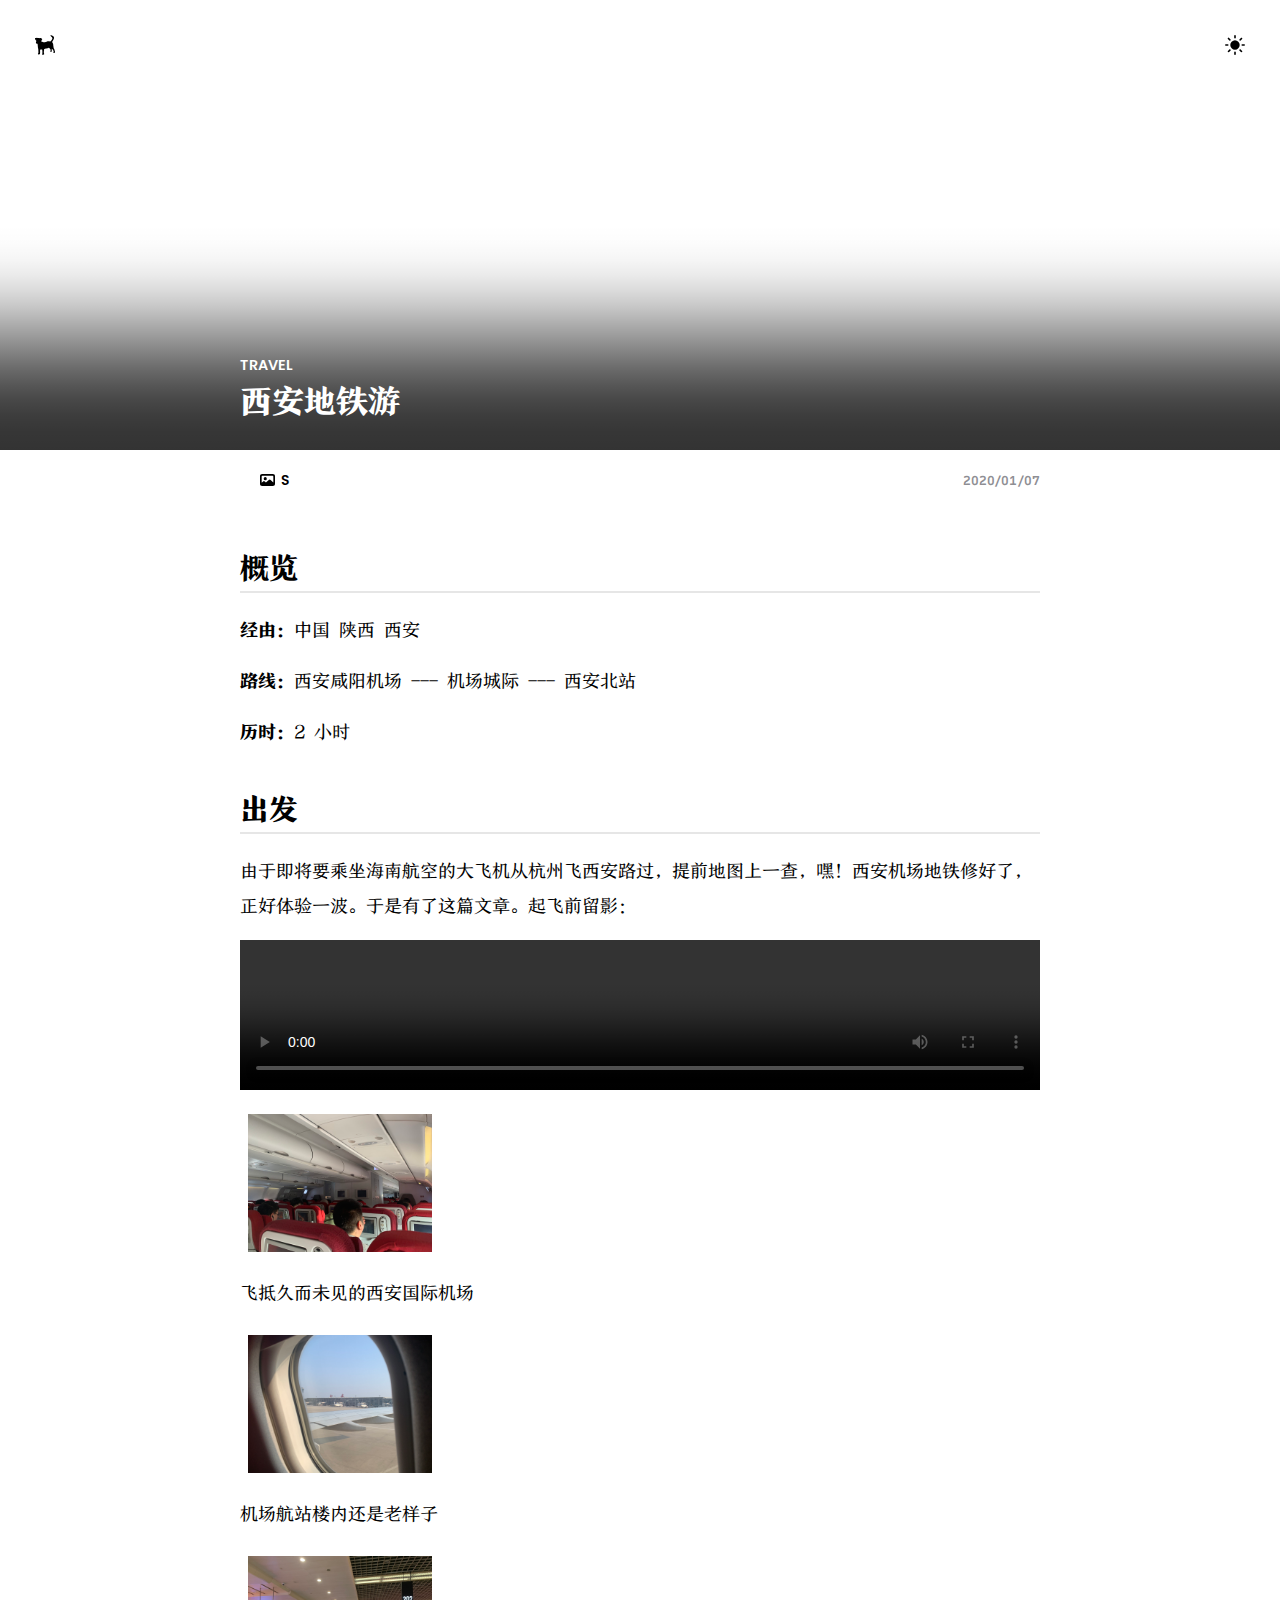
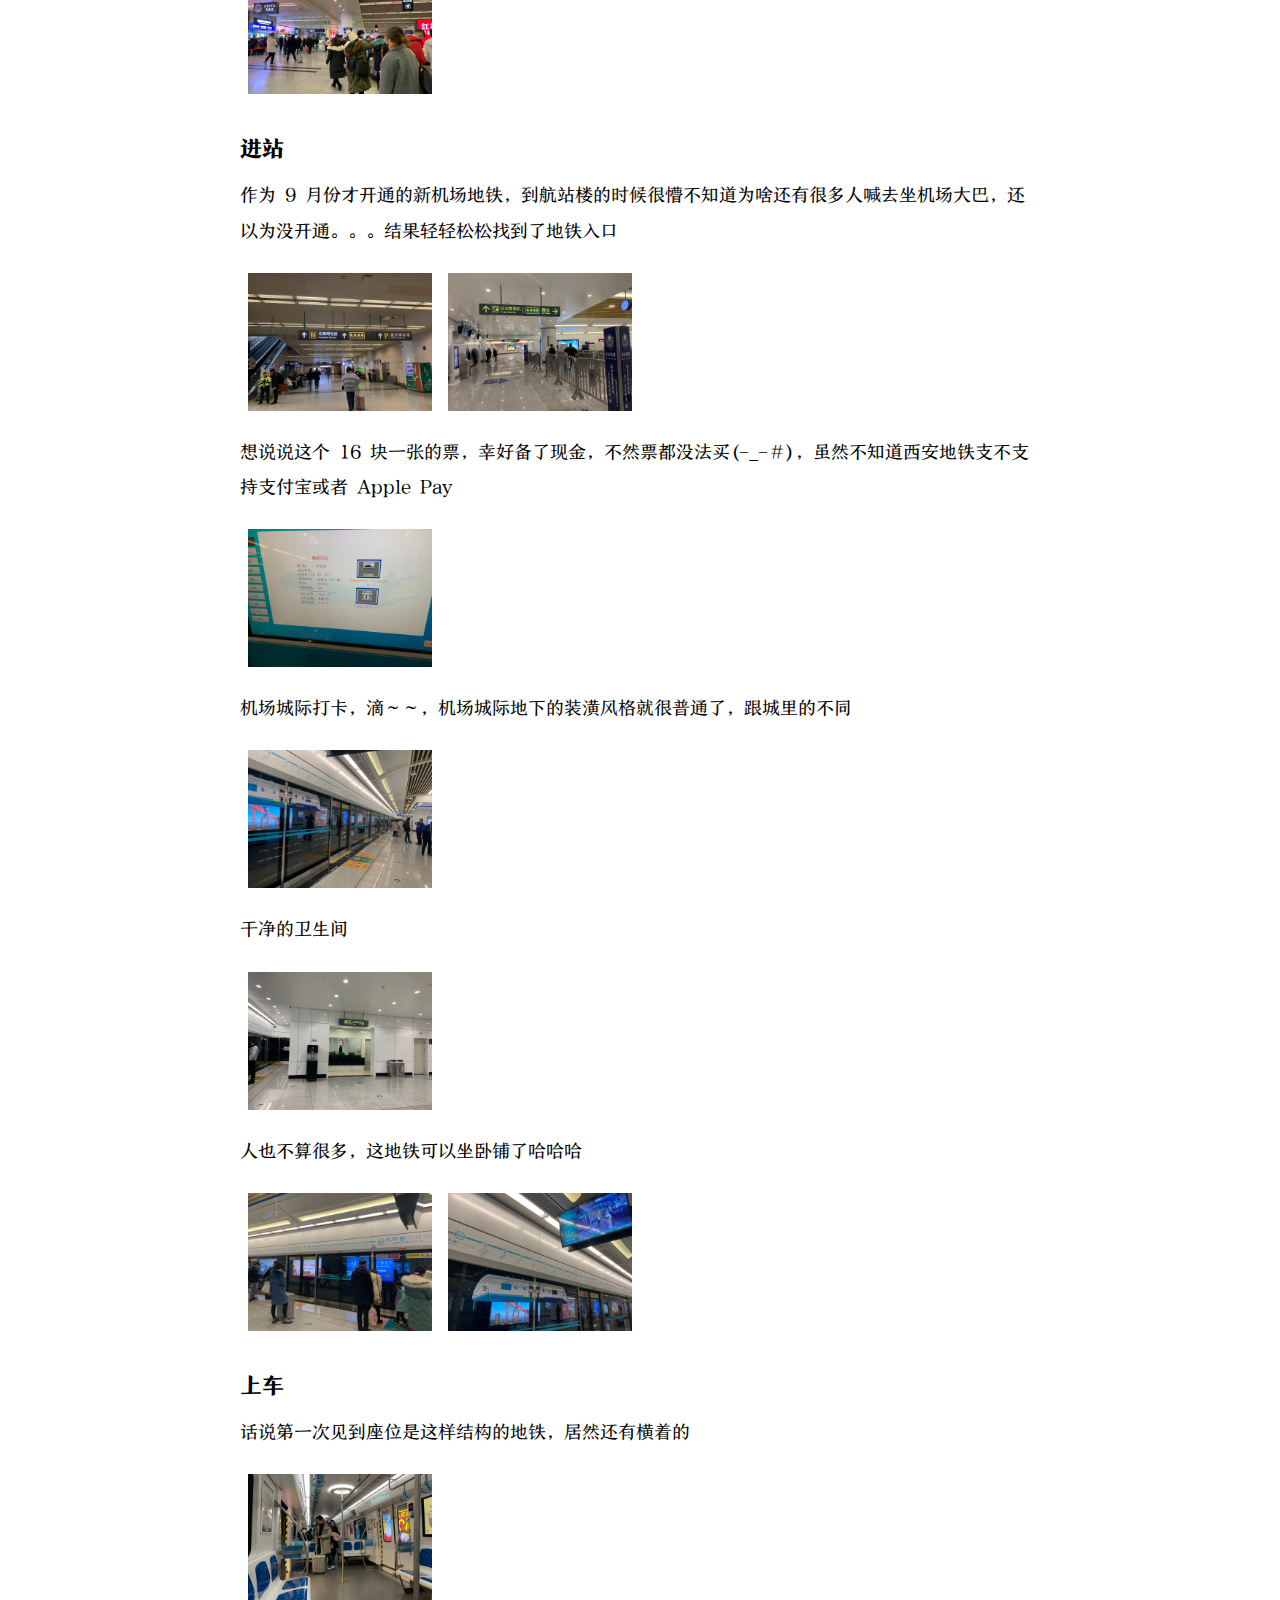
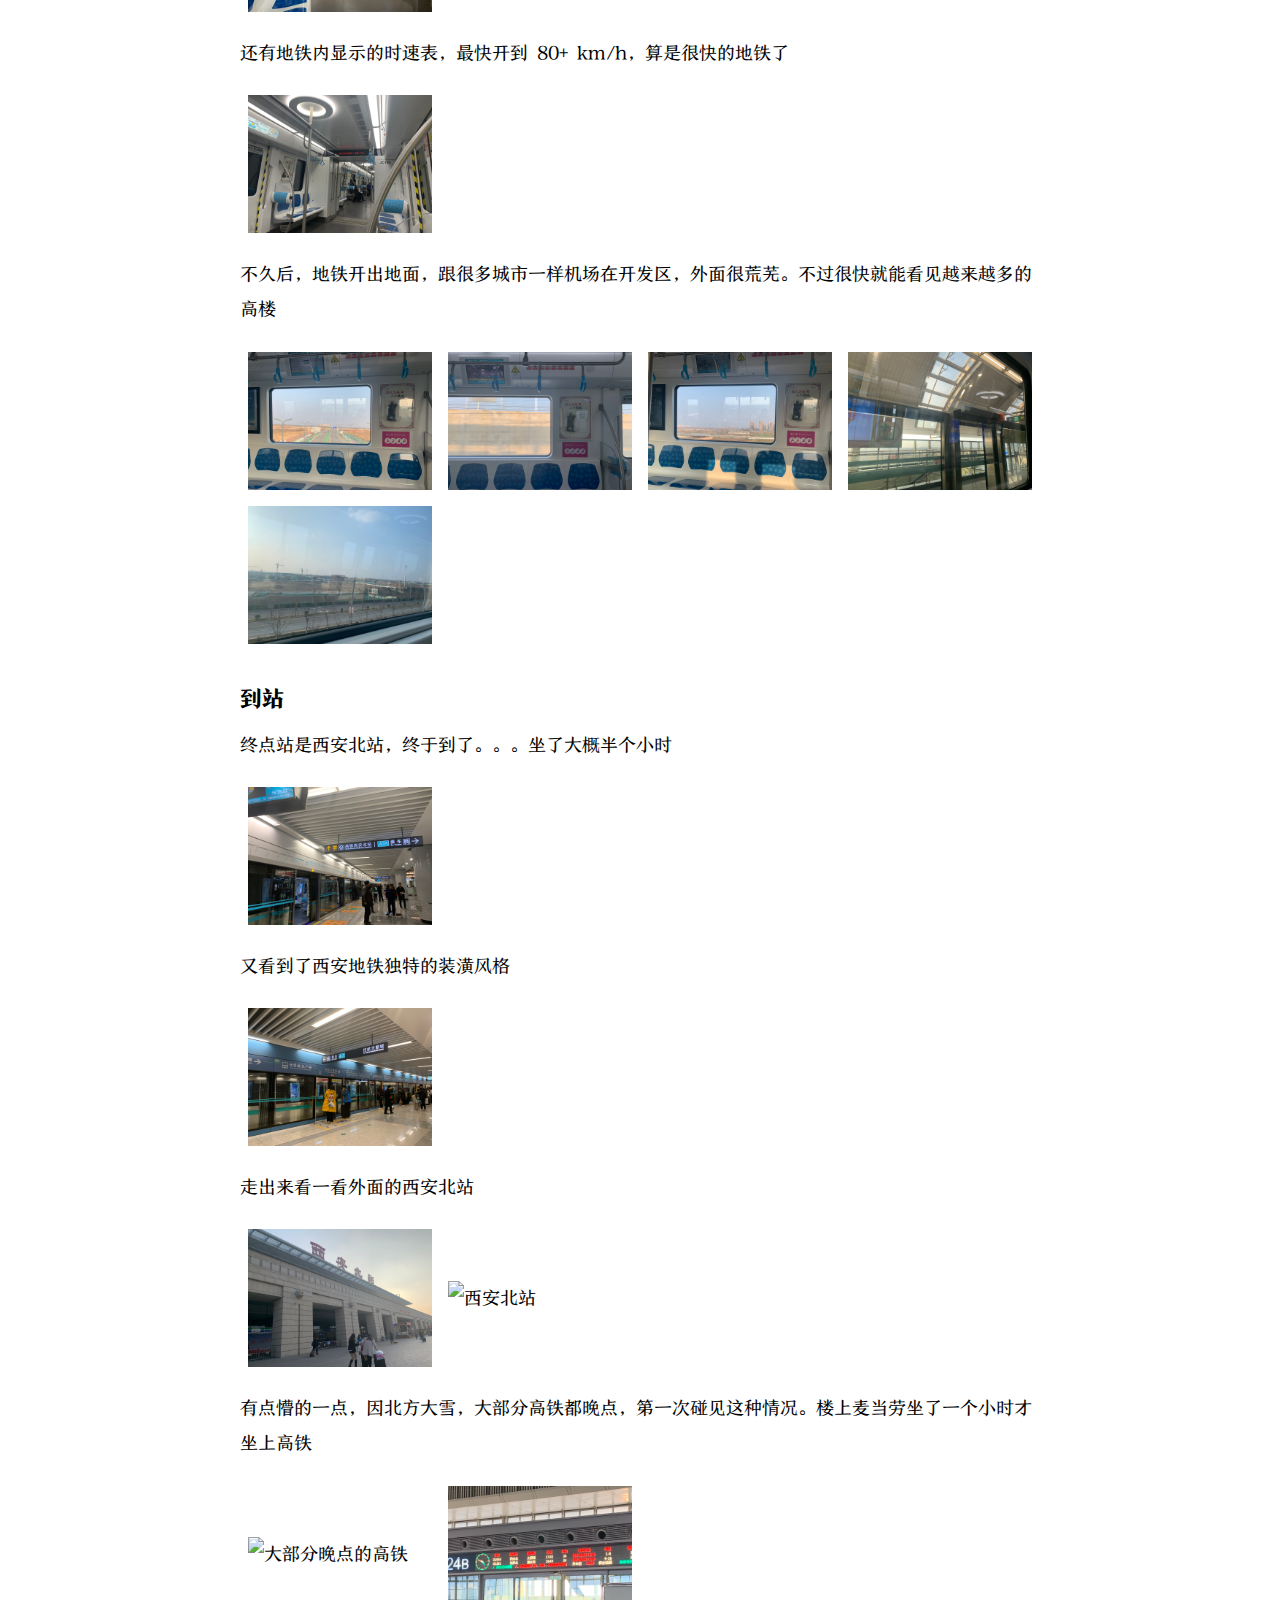
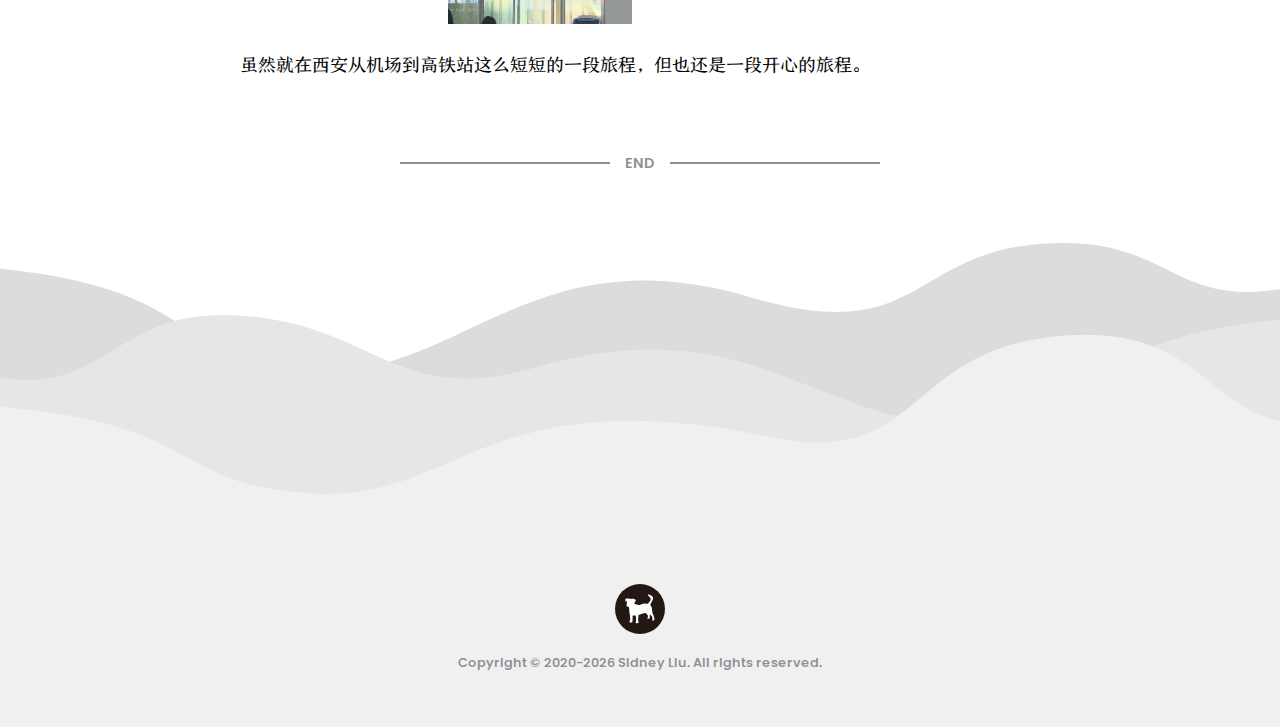
==== commit c9be02c4: "Update some js" ====
--- a/working/20200107/index.html
+++ b/working/20200107/index.html
@@ -11,20 +11,20 @@
     <link rel="apple-touch-icon" sizes="114x114" href="../res/home/favicon114.png">
     <link rel="apple-touch-icon" sizes="144x144" href="../res/home/favicon144.png">
 
-    <title>Travel & Life - 一只狗的火星旅行计划</title>
+    <title>西安地铁游 - 一只狗的火星旅行计划</title>
 
     
 <style>
 @font-face {
     font-family: FZYanS;
-    src: url("res/font/FZYanSJW.woff2") format('woff2');
+    src: url("../res/font/FZYanSJW.woff2") format('woff2');
     font-weight: normal;
     font-style: normal;
 }
 
 @font-face {
     font-family: FZYanS;
-    src: url("res/font/FZYanSJWBold.woff2") format('woff2');
+    src: url("../res/font/FZYanSJWBold.woff2") format('woff2');
     font-weight: bold;
 }
 
@@ -35,7 +35,7 @@
 
 @font-face {
     font-family: Recursive;
-    src: url("res/font/Recursive.woff2") format('woff2');
+    src: url("../res/font/Recursive.woff2") format('woff2');
     font-style: oblique 0deg 15deg;
     font-weight: 300 1000;
     font-display: swap;
@@ -43,7 +43,7 @@
 
 @font-face {
     font-family: Poppins;
-    src: url("res/font/Poppins.ttf");
+    src: url("../res/font/Poppins.ttf");
     font-weight: 300 1000;
 }
 
@@ -66,8 +66,8 @@
     <script src="../res/js/marked.min.js"></script>
     <script src="../res/js/read.js"></script>
     <script src="../res/js/cdnbutton.js"></script>
-    <link rel="preload" href="res/font/FZYanSJW.woff2" as="font">
-    <link rel="preload" href="res/font/FZYanSJWBold.woff2" as="font">
+    <link rel="preload" href="../res/font/FZYanSJW.woff2" as="font">
+    <link rel="preload" href="../res/font/FZYanSJWBold.woff2" as="font">
     <link rel="stylesheet" type="text/css" href="../res/css/darkmode.css"/>
     <link rel="stylesheet" type="text/css" href="../res/css/loading.css"/>
     <link rel="stylesheet" type="text/css" href="../res/css/homebutton.css"/>
@@ -86,8 +86,8 @@
 
 
 <div id="home-button-div" class="touch">
-    <a id="home-button-a" href="." class="transition">
-        <img id="home-button-img" src="res/home/dog.svg">
+    <a id="home-button-a" href="../" class="transition">
+        <img id="home-button-img" src="../res/home/dog.svg">
     </a>
 </div>
 
@@ -95,8 +95,8 @@
 <div id="dark-mode-div" class="touch">
     <label id="dark-mode-label">
         <input type="checkbox" id="dark-mode-input" onclick="dark_mode_clicked()">
-        <img id="dark-mode-sun-img" class="dark-mode-img black-foreground" src="res/home/sun.svg"/>
-        <img id="dark-mode-moon-img" class="dark-mode-img white-foreground" src="res/home/moon.svg"/>
+        <img id="dark-mode-sun-img" class="dark-mode-img black-foreground" src="../res/home/sun.svg"/>
+        <img id="dark-mode-moon-img" class="dark-mode-img white-foreground" src="../res/home/moon.svg"/>
     </label>
 </div>
 
@@ -105,7 +105,7 @@
         <span id="loading-shadow"></span>
         <span id="loading-shelter"></span>
         <div id="loading-div">
-            <img src="res/home/dog.svg" id="loading-img"/>
+            <img src="../res/home/dog.svg" id="loading-img"/>
             <span id="loader">
                 <span id="loader-inner"></span>
             </span>
@@ -117,7 +117,7 @@
 <div id="nav-div">
     <p id="nav-title"></p>
     <a id="nav-a" onclick="nav_clicked()">
-        <img id="nav-img" src="res/story/down_triangle.svg"/>
+        <img id="nav-img" src="../res/story/down_triangle.svg"/>
     </a>
 </div>
 <div id="nav-list-div"></div>
@@ -126,15 +126,15 @@
     <img src="" id="cover-img"/>
     <span id="cover-shadow"></span>
     <div id="head-text">
-        <div id="title"></div>
-        <div id="class"></div>
+        <div id="title">西安地铁游</div>
+        <div id="class">travel</div>
     </div>
 </div>
 <div id="info">
-    <span id="story-date"></span>
+    <span id="story-date">2020/01/07</span>
 
     <div id="image-num-div" onclick="change_image_num()">
-        <img id="image-num-img" src="res/story/image.svg"/>
+        <img id="image-num-img" src="../res/story/image.svg"/>
         <span id="image-num"></span>
     </div>
 </div>
@@ -153,80 +153,80 @@
 <p>由于即将要乘坐海南航空的大飞机从杭州飞西安路过，提前地图上一查，嘿！西安机场地铁修好了，正好体验一波。于是有了这篇文章。起飞前留影：</p>
 
 <video controls>
-    <source src="res/img20.MOV" type="video/mp4">
+    <source src="../content/20200107/res/img20.MOV" type="video/mp4">
 </video>
 
-<p><img src="res/img21.jpeg" alt="海航大飞机" /></p>
+<p><img src="../content/20200107/res/img21.jpeg" alt="海航大飞机" /></p>
 
 <p>飞抵久而未见的西安国际机场</p>
 
-<p><img src="res/img1.jpeg" alt="西安咸阳国际机场" /></p>
+<p><img src="../content/20200107/res/img1.jpeg" alt="西安咸阳国际机场" /></p>
 
 <p>机场航站楼内还是老样子</p>
 
-<p><img src="res/img2.jpeg" alt="机场航站楼" /></p>
+<p><img src="../content/20200107/res/img2.jpeg" alt="机场航站楼" /></p>
 
 <h4 id="title-anchor-进站">进站</h4>
 
 <p>作为 9 月份才开通的新机场地铁，到航站楼的时候很懵不知道为啥还有很多人喊去坐机场大巴，还以为没开通。。。结果轻轻松松找到了地铁入口</p>
 
-<p><img src="res/img3.jpeg" alt="航站楼内机场地铁入口" />
-<img src="res/img4.jpeg" alt="进站" /></p>
+<p><img src="../content/20200107/res/img3.jpeg" alt="航站楼内机场地铁入口" />
+<img src="../content/20200107/res/img4.jpeg" alt="进站" /></p>
 
 <p>想说说这个 16 块一张的票，幸好备了现金，不然票都没法买(−_−＃)，虽然不知道西安地铁支不支持支付宝或者 Apple Pay</p>
 
-<p><img src="res/img7.jpeg" alt="16 块的票" /></p>
+<p><img src="../content/20200107/res/img7.jpeg" alt="16 块的票" /></p>
 
 <p>机场城际打卡，滴～～，机场城际地下的装潢风格就很普通了，跟城里的不同</p>
 
-<p><img src="res/img22.jpeg" alt="机场城际打卡" /></p>
+<p><img src="../content/20200107/res/img22.jpeg" alt="机场城际打卡" /></p>
 
 <p>干净的卫生间</p>
 
-<p><img src="res/img5.jpeg" alt="干净的卫生间" /></p>
+<p><img src="../content/20200107/res/img5.jpeg" alt="干净的卫生间" /></p>
 
 <p>人也不算很多，这地铁可以坐卧铺了哈哈哈</p>
 
-<p><img src="res/img6.jpeg" alt="机场西站" />
-<img src="res/img8.jpeg" alt="机场西站" /></p>
+<p><img src="../content/20200107/res/img6.jpeg" alt="机场西站" />
+<img src="../content/20200107/res/img8.jpeg" alt="机场西站" /></p>
 
 <h4 id="title-anchor-上车">上车</h4>
 
 <p>话说第一次见到座位是这样结构的地铁，居然还有横着的</p>
 
-<p><img src="res/img23.jpeg" alt="上车" /></p>
+<p><img src="../content/20200107/res/img23.jpeg" alt="上车" /></p>
 
 <p>还有地铁内显示的时速表，最快开到 80+ km/h，算是很快的地铁了</p>
 
-<p><img src="res/img9.jpeg" alt="车厢内显示时速" /></p>
+<p><img src="../content/20200107/res/img9.jpeg" alt="车厢内显示时速" /></p>
 
 <p>不久后，地铁开出地面，跟很多城市一样机场在开发区，外面很荒芜。不过很快就能看见越来越多的高楼</p>
 
-<p><img src="res/img10.jpeg" alt="地铁开出地面" />
-<img src="res/img11.jpeg" alt="地铁开出地面" />
-<img src="res/img24.jpeg" alt="地铁开出地面" />
-<img src="res/img26.jpeg" alt="地铁开出地面" />
-<img src="res/img12.jpeg" alt="地铁开出地面" /></p>
+<p><img src="../content/20200107/res/img10.jpeg" alt="地铁开出地面" />
+<img src="../content/20200107/res/img11.jpeg" alt="地铁开出地面" />
+<img src="../content/20200107/res/img24.jpeg" alt="地铁开出地面" />
+<img src="../content/20200107/res/img26.jpeg" alt="地铁开出地面" />
+<img src="../content/20200107/res/img12.jpeg" alt="地铁开出地面" /></p>
 
 <h4 id="title-anchor-到站">到站</h4>
 
 <p>终点站是西安北站，终于到了。。。坐了大概半个小时</p>
 
-<p><img src="res/img14.jpeg" alt="西安北站地铁" /></p>
+<p><img src="../content/20200107/res/img14.jpeg" alt="西安北站地铁" /></p>
 
 <p>又看到了西安地铁独特的装潢风格</p>
 
-<p><img src="res/img13.jpeg" alt="西安北站地铁" /></p>
+<p><img src="../content/20200107/res/img13.jpeg" alt="西安北站地铁" /></p>
 
 <p>走出来看一看外面的西安北站</p>
 
-<p><img src="res/img15.jpeg" alt="西安北站" />
-<img src="res/img25.jpeg" alt="西安北站" /></p>
+<p><img src="../content/20200107/res/img15.jpeg" alt="西安北站" />
+<img src="../content/20200107/res/img25.jpeg" alt="西安北站" /></p>
 
 <p>有点懵的一点，因北方大雪，大部分高铁都晚点，第一次碰见这种情况。楼上麦当劳坐了一个小时才坐上高铁</p>
 
-<p><img src="res/img16.jpeg" alt="大部分晚点的高铁" />
-<img src="res/img17.jpeg" alt="大部分晚点的高铁" /></p>
+<p><img src="../content/20200107/res/img16.jpeg" alt="大部分晚点的高铁" />
+<img src="../content/20200107/res/img17.jpeg" alt="大部分晚点的高铁" /></p>
 
 <p>虽然就在西安从机场到高铁站这么短短的一段旅程，但也还是一段开心的旅程。</p>
 
@@ -252,10 +252,10 @@
 </div>
 <div id="foot">
     <div id="foot-logo-div">
-        <img id="foot-logo" src="res/home/travelDog.svg"/>
-        <img id="foot-logo-white" src="res/home/travelDog_white.svg"/>
-    </div>
-    <span id="foot-copyright">Copyright © 2020-2021 Sidney Liu. All rights reserved.</span>
+        <img id="foot-logo" src="../res/home/travelDog.svg"/>
+        <img id="foot-logo-white" src="../res/home/travelDog_white.svg"/>
+    </div>
+    <span id="foot-copyright">Copyright © 2020-<script>document.write(new Date().getFullYear())</script> Sidney Liu. All rights reserved.</span>
 </div>
 
 
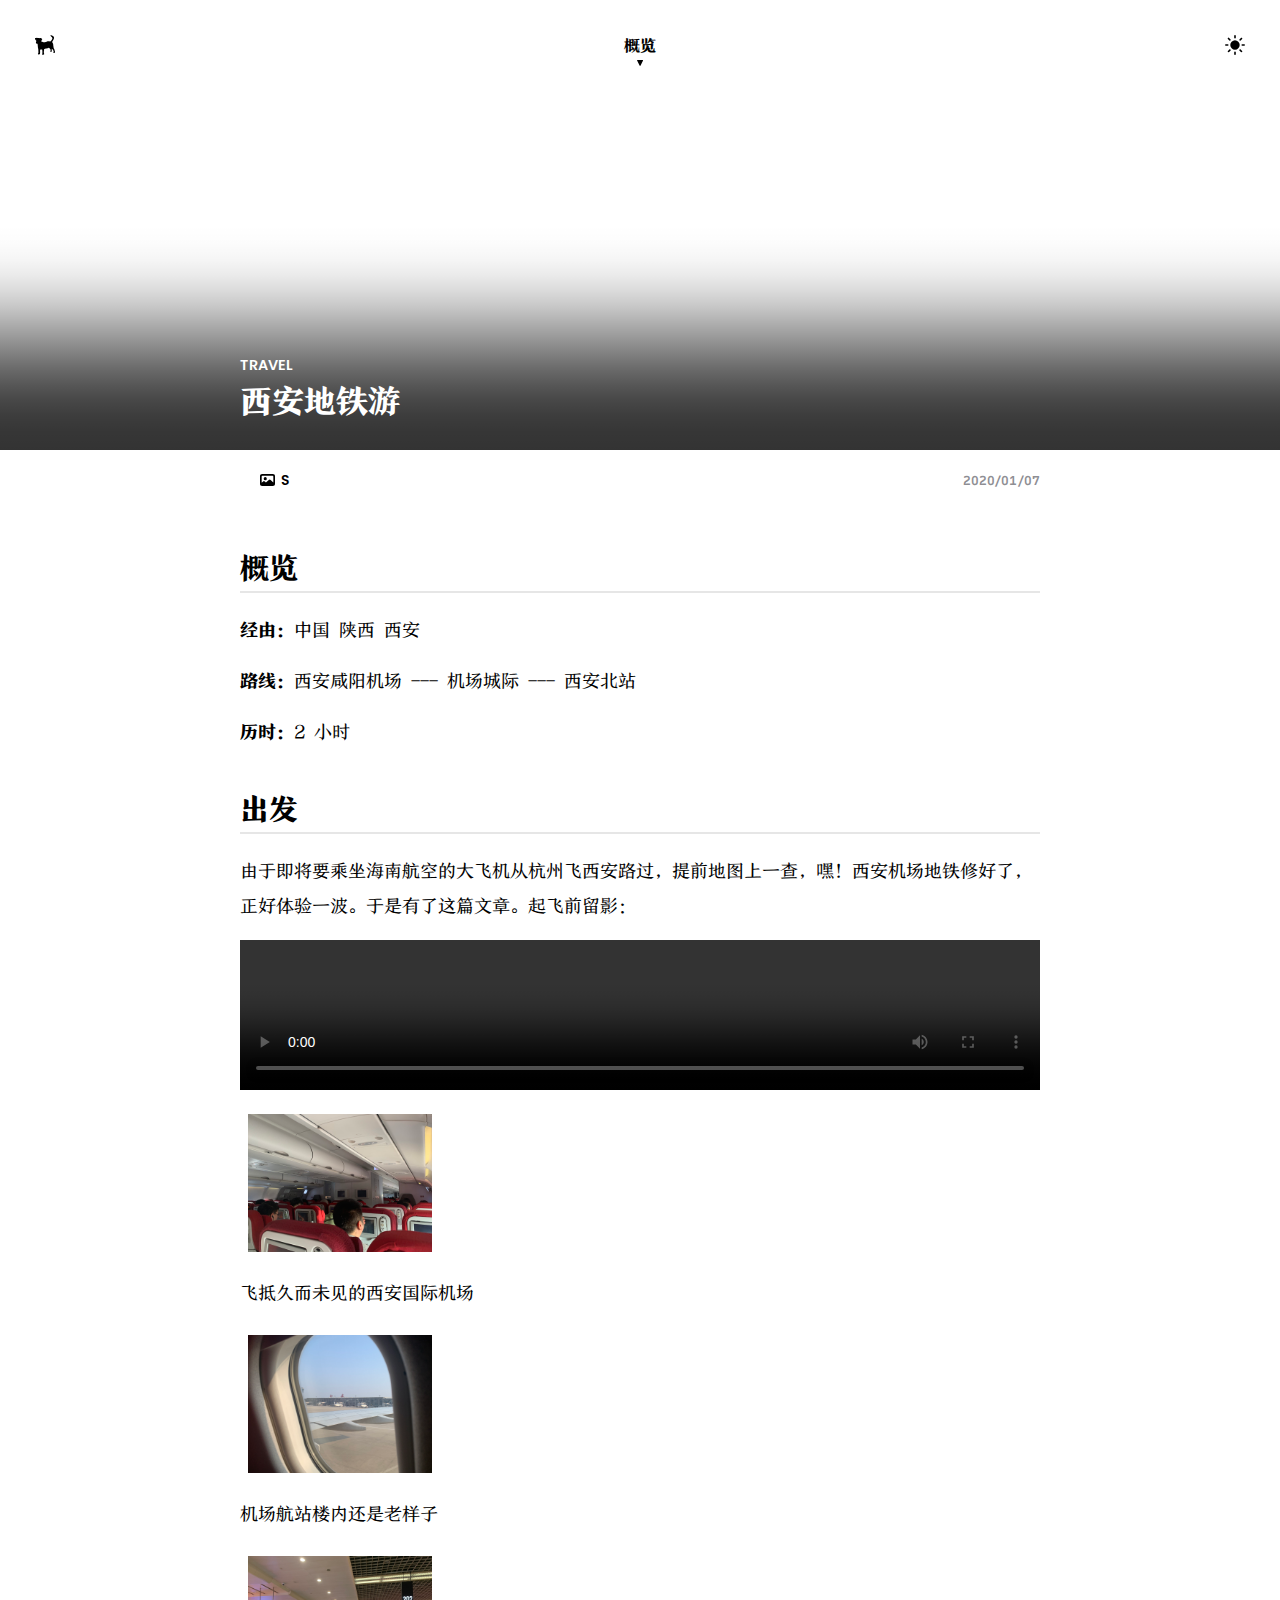
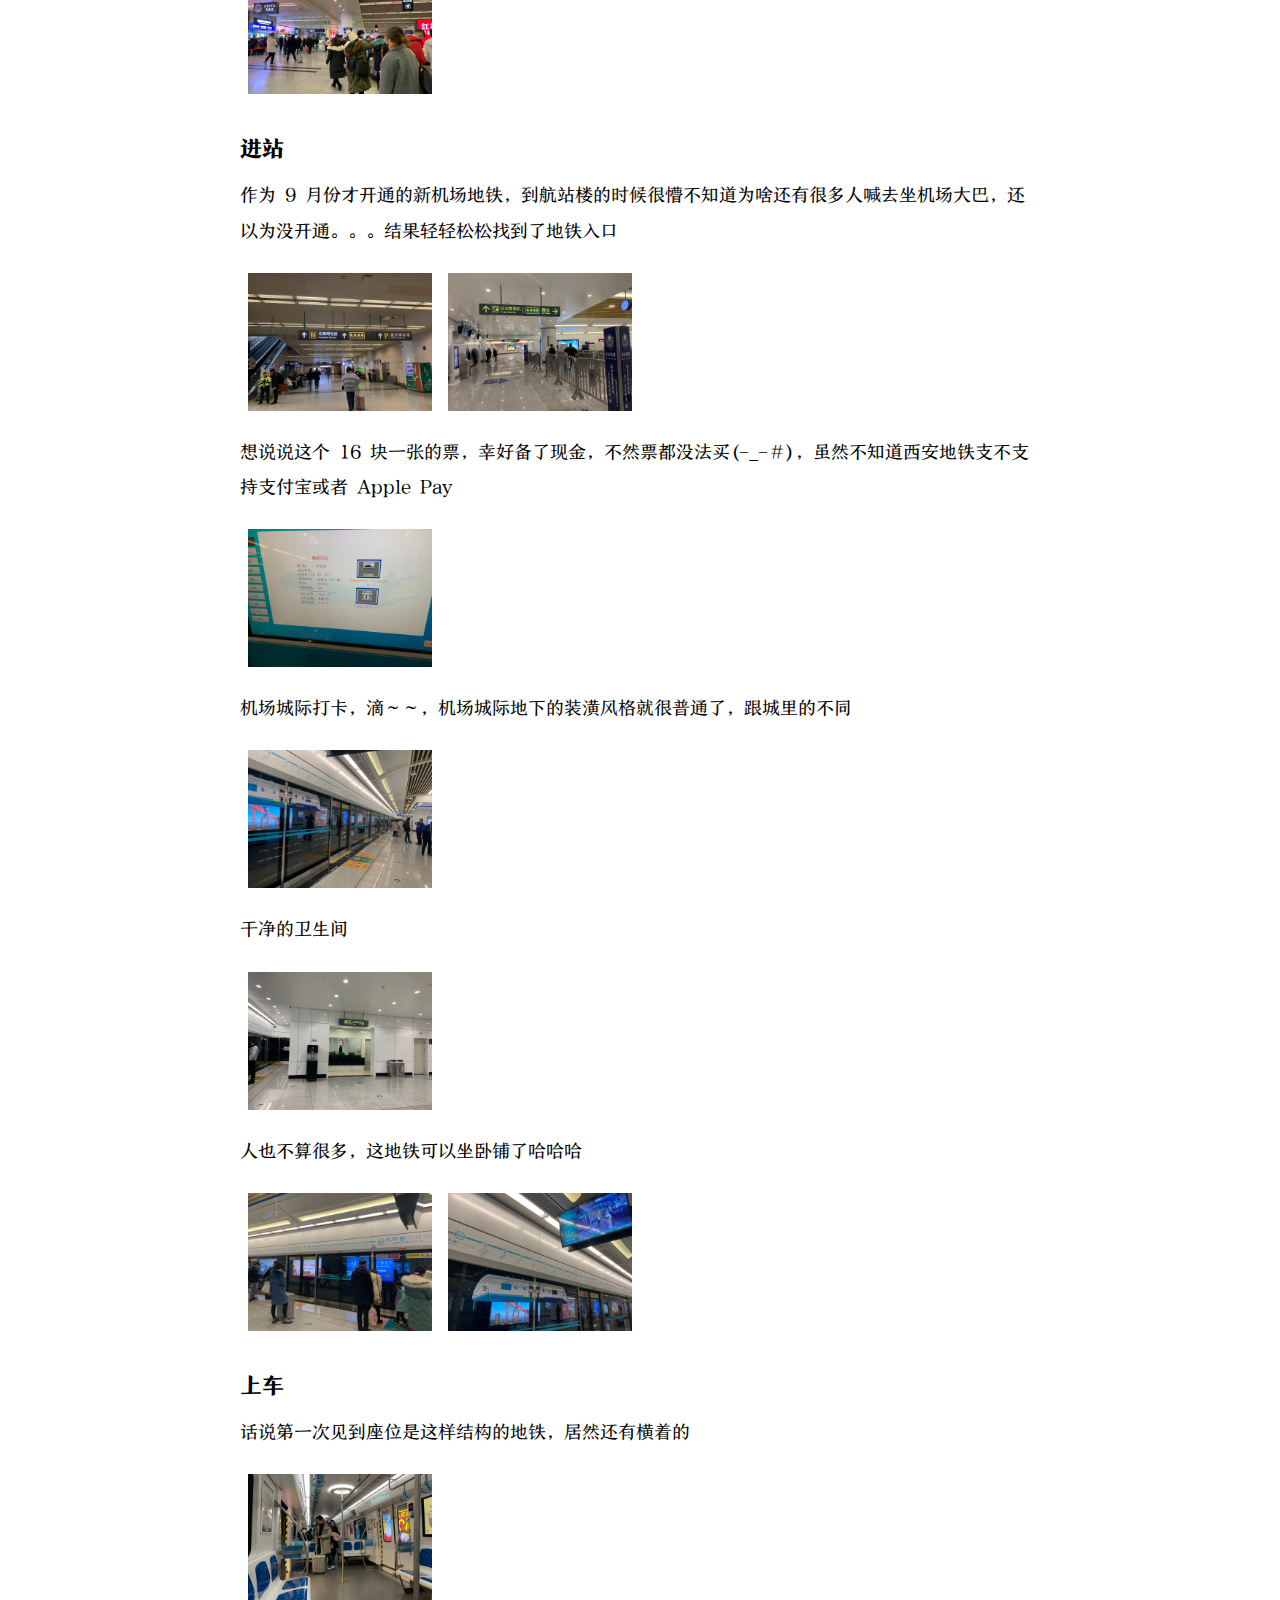
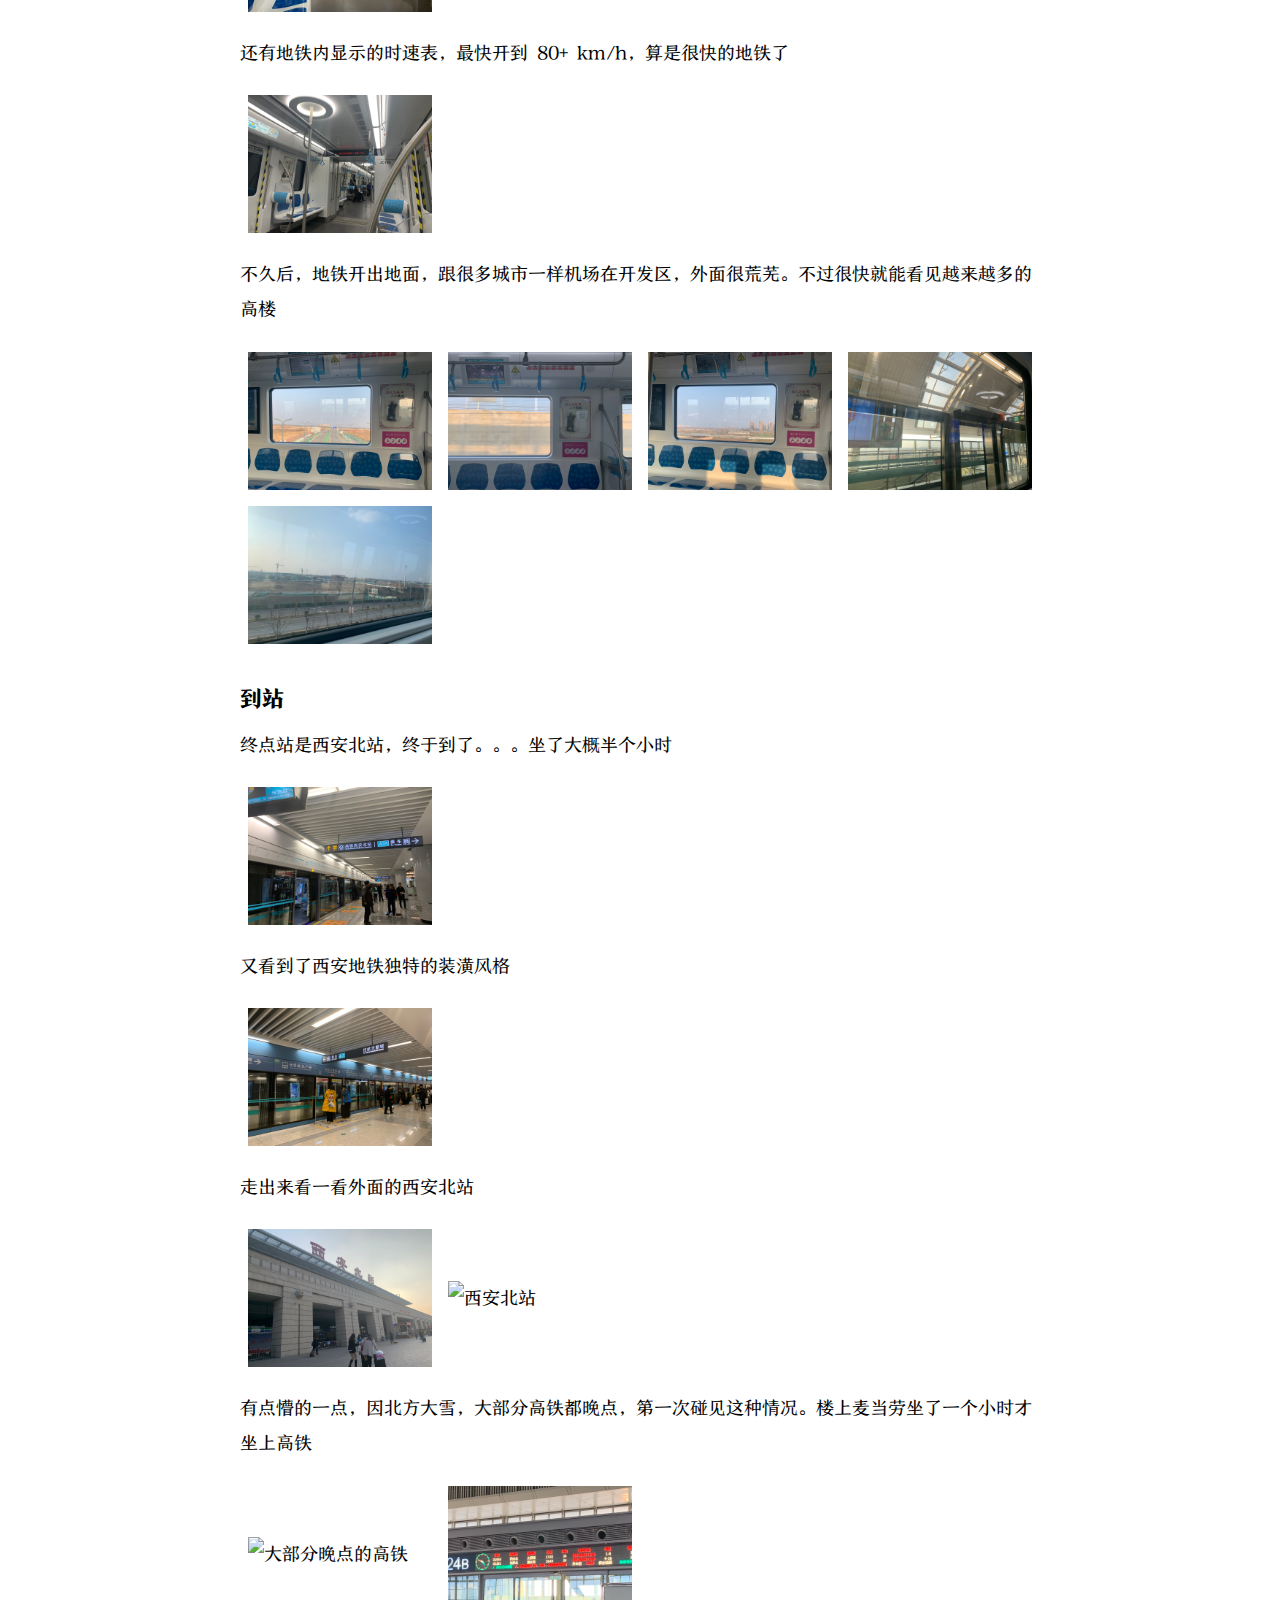
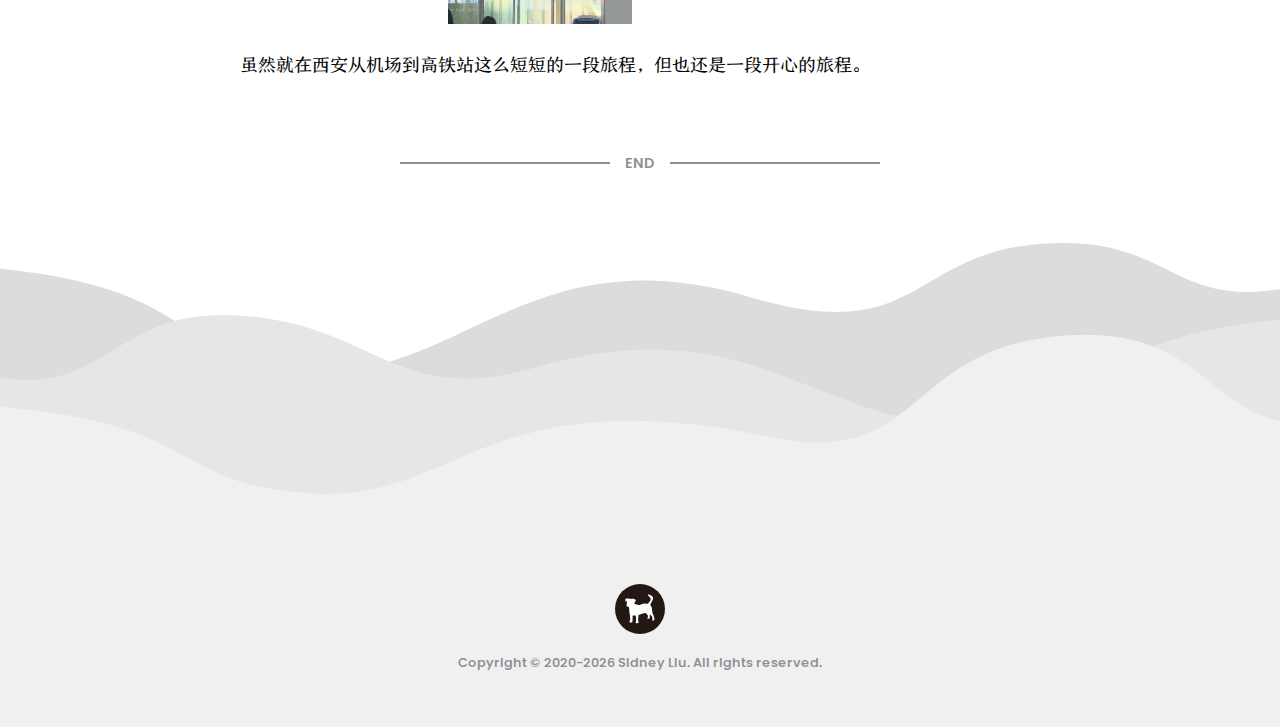
==== commit 63fc6c8d: "tidy" ====
--- a/working/20200107/index.html
+++ b/working/20200107/index.html
@@ -60,12 +60,8 @@
  
 </style>
 
-
     <script src="../res/js/darkmode.js"></script>
     <script src="../res/js/loading.js"></script>
-    <script src="../res/js/marked.min.js"></script>
-    <script src="../res/js/read.js"></script>
-    <script src="../res/js/cdnbutton.js"></script>
     <link rel="preload" href="../res/font/FZYanSJW.woff2" as="font">
     <link rel="preload" href="../res/font/FZYanSJWBold.woff2" as="font">
     <link rel="stylesheet" type="text/css" href="../res/css/darkmode.css"/>
@@ -123,8 +119,8 @@
 <div id="nav-list-div"></div>
 
 <div id="head" class="dark-mode-on">
-    <img src="" id="cover-img"/>
-    <span id="cover-shadow"></span>
+    <img src="../content/20200107/res/img1.jpeg" id="cover-img" />
+    <span id="cover-shadow" ></span>
     <div id="head-text">
         <div id="title">西安地铁游</div>
         <div id="class">travel</div>
@@ -234,7 +230,9 @@
 <div id="end">END</div>
 <div id="associated-div" style="display: none">
     <p id="associated-title">还想再看看？</p>
-    <div id="associated-blogs"></div>
+    <div id="associated-blogs">
+        
+    </div>
 </div>
 
 <div id="foot-img">
@@ -263,9 +261,8 @@
 
 <script src="../res/js/image_num.js"></script>
 <script src="../res/js/loading_transition.js"></script>
-<script src="../res/js/generate_blog_html.js"></script>
 <script src="../res/js/touch.js"></script>
 <script src="../res/js/add_title_link.js"></script>
-<script src="../res/js/art_nav.js"></script>
-<script src="../res/js/art.js"></script>
+<script src="../res/js/story_nav.js"></script>
+<script src="../res/js/story.js"></script>
 </html>